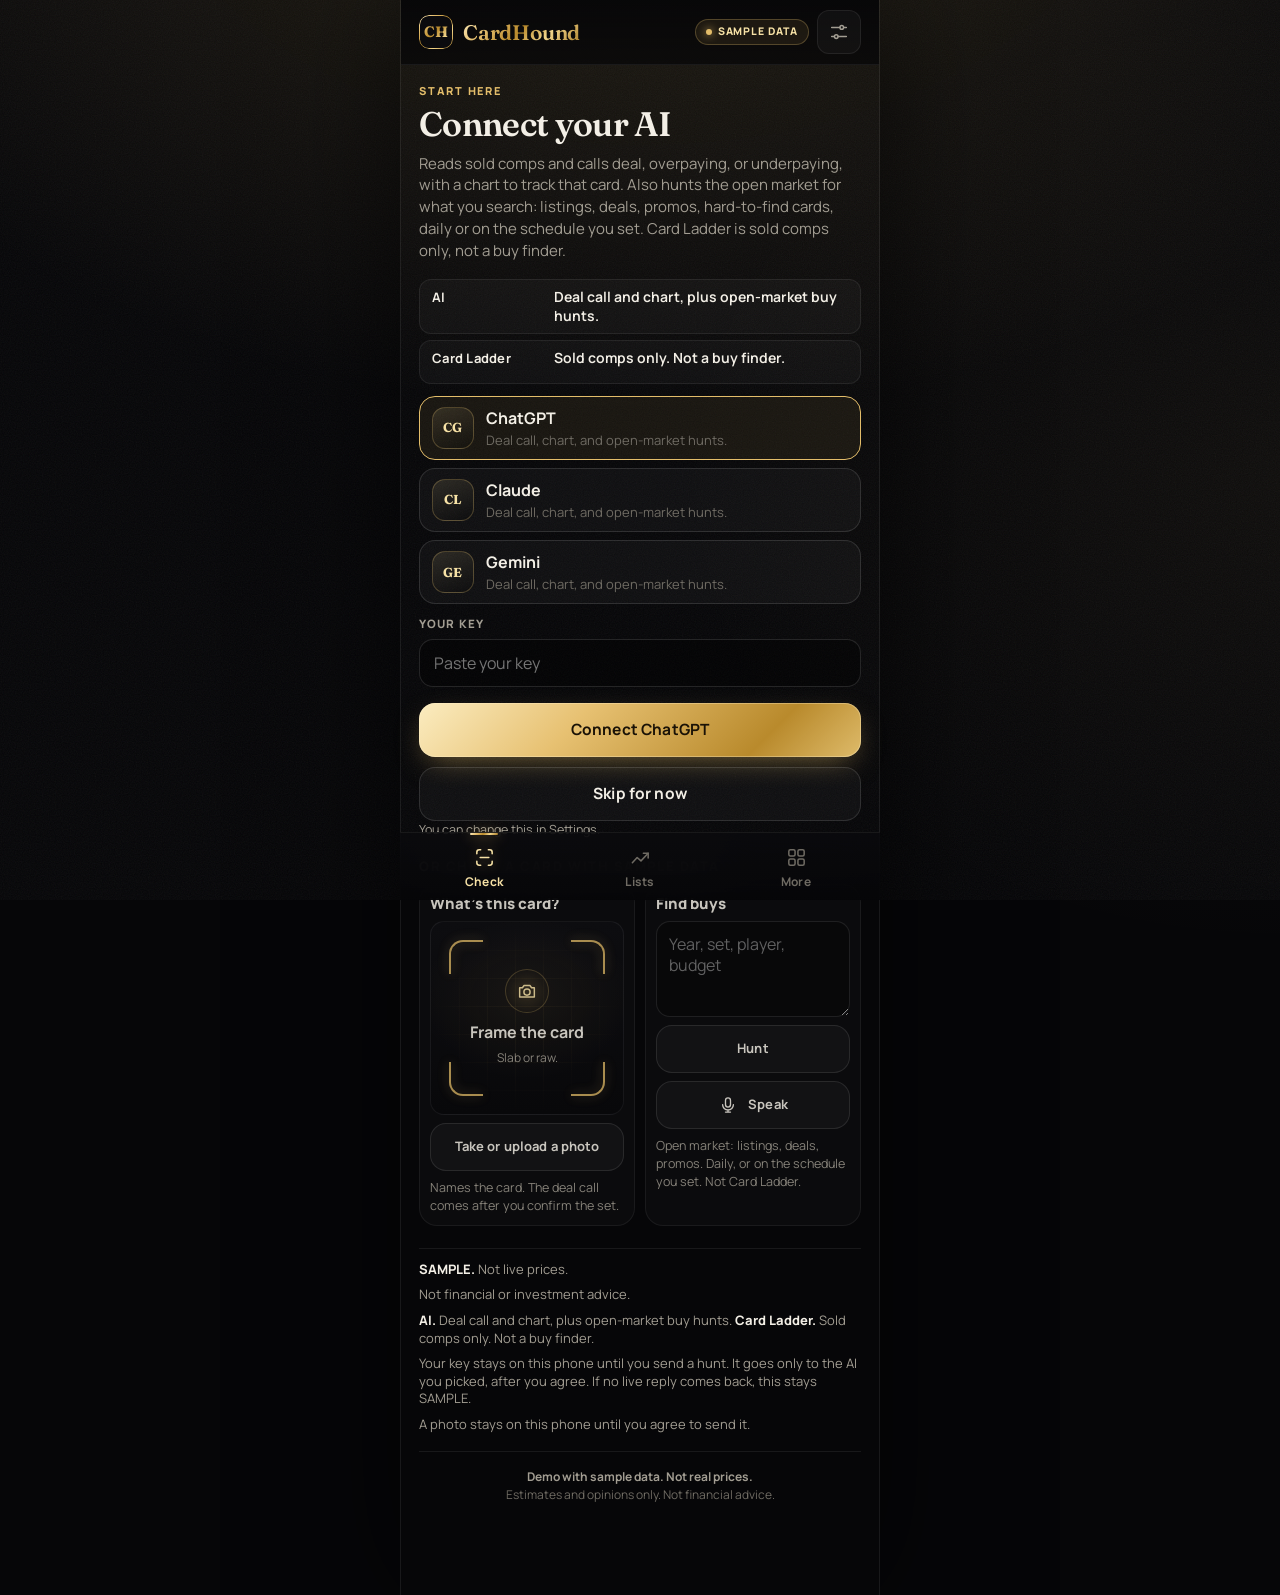
==== index.html @ 26032839 "Friends-beta: PR #2 UX (AI connect, end-only disclaimers, live hunt)" ====
<!doctype html>
<html lang="en">
<head>
<meta charset="utf-8">
<meta name="viewport" content="width=device-width, initial-scale=1, viewport-fit=cover">
<meta name="theme-color" content="#07070a">
<meta name="apple-mobile-web-app-capable" content="yes">
<meta name="apple-mobile-web-app-status-bar-style" content="black-translucent">
<title>CardHound · Check a card</title>
<meta name="description" content="CardHound demo: photograph a card, see comps, trends and a BUY / SELL / HOLD / GRADE call. Demo with sample data. Not real prices.">
<meta property="og:title" content="CardHound">
<meta property="og:description" content="Snap a card. Get the call. Demo with sample data. Not real prices.">
<link rel="icon" href="data:image/svg+xml,%3Csvg xmlns='http://www.w3.org/2000/svg' viewBox='0 0 64 64'%3E%3Cdefs%3E%3ClinearGradient id='g' x1='0' y1='0' x2='1' y2='1'%3E%3Cstop offset='0' stop-color='%23f7e3a1'/%3E%3Cstop offset='.5' stop-color='%23c9972b'/%3E%3Cstop offset='1' stop-color='%23f0d27a'/%3E%3C/linearGradient%3E%3C/defs%3E%3Crect width='64' height='64' rx='16' fill='%2307070a'/%3E%3Crect x='3' y='3' width='58' height='58' rx='13' fill='none' stroke='url(%23g)' stroke-width='2'/%3E%3Ctext x='32' y='43' font-family='Georgia,serif' font-size='30' font-weight='700' text-anchor='middle' fill='url(%23g)'%3ECH%3C/text%3E%3C/svg%3E">
<link rel="preconnect" href="https://fonts.googleapis.com">
<link rel="preconnect" href="https://fonts.gstatic.com" crossorigin>
<link href="https://fonts.googleapis.com/css2?family=Fraunces:opsz,wght@9..144,500;9..144,600;9..144,700&family=Manrope:wght@400;500;600;700;800&display=swap" rel="stylesheet">
<link rel="stylesheet" href="css/app.css">
<script src="js/video-v2.js"></script>
</head>
<body>
<div id="app" class="app">
  <header class="topbar" id="topbar">
    <a class="brand" href="#/scan" aria-label="CardHound home">
      <span class="mono" aria-hidden="true">CH</span>
      <span class="wordmark">CardHound</span>
    </a>
    <div class="topbar-right">
      <span class="badge-sample" title="Every number in this demo is invented sample data"><i></i>Sample data</span>
      <button class="icon-btn" id="btn-settings" aria-label="Settings"></button>
    </div>
  </header>
  <main id="view" class="view" tabindex="-1"></main>
  <nav class="tabbar" id="tabbar" aria-label="Main"></nav>
</div>
<div id="sheet-root"></div>
<div id="legal-root"></div>
<div id="toast" class="toast" role="status" aria-live="polite"></div>
<div id="boom-root" aria-live="assertive"></div>
<script src="data/sample.js"></script>
<script src="js/config.js"></script>
<script src="js/connections.config.js"></script>
<script src="js/data/adapter.js"></script>
<script src="js/data/local-ledger.js"></script>
<script src="js/data/local-alerts.js"></script>
<script src="js/data/local-hunts.js"></script>
<script src="js/data/sample-adapter.js"></script>
<script src="js/data/cardladder-user-adapter.js"></script>
<script src="js/data/file-import-adapter.js"></script>
<script src="js/data/licensed-feed-adapter.js"></script>
<script src="js/icons.js"></script>
<script src="js/ledger.js"></script>
<script src="js/boom.js"></script>
<script src="js/setguard.js"></script>
<script src="js/crisis.js"></script>
<script src="js/daily.js"></script>
<script src="js/ai-connect.js"></script>
<script src="js/voice-parse.js"></script>
<script src="js/voice.js"></script>
<script src="js/app.js"></script>
</body>
</html>
---- css/app.css ----
/* CardHound demo: premium black and gold. Mobile-first (390px). */
:root{
  --bg:#060608; --bg2:#0c0c10; --panel:#111116; --panel2:#16161c;
  --glass:rgba(255,255,255,.035); --glass2:rgba(255,255,255,.06);
  --line:rgba(255,255,255,.075); --line2:rgba(255,255,255,.12);
  --gold-line:rgba(226,190,110,.28);
  --text:#f3efe6; --muted:#a29d92; --dim:#6f6b63;
  --gold:#e3bd6a; --gold2:#f7e2a6; --gold3:#a8781f;
  --g-gold:linear-gradient(135deg,#fbecc0 0%,#e7c172 22%,#b98a2c 48%,#f1d48a 70%,#a87a24 100%);
  --g-gold-soft:linear-gradient(135deg,rgba(247,226,166,.18),rgba(185,138,44,.08));
  --up:#6fd6a6; --down:#f08a82; --warn:#e9b96a;
  --r-lg:22px; --r-md:16px; --r-sm:12px;
  --display:"Fraunces",ui-serif,Georgia,serif;
  --sans:"Manrope",ui-sans-serif,system-ui,-apple-system,"Segoe UI",Roboto,sans-serif;
  --tab-h:68px; --safe-b:env(safe-area-inset-bottom,0px);
  --ease:cubic-bezier(.2,.8,.2,1);
}
*{box-sizing:border-box;-webkit-tap-highlight-color:transparent}
html,body{margin:0;background:var(--bg);color:var(--text);font-family:var(--sans);font-size:15px;line-height:1.45;-webkit-font-smoothing:antialiased;text-rendering:optimizeLegibility}
body{min-height:100vh;overflow-x:hidden;
  background:
   radial-gradient(120% 60% at 50% -10%,rgba(227,189,106,.13),transparent 60%),
   radial-gradient(80% 50% at 100% 30%,rgba(227,189,106,.04),transparent 60%),
   var(--bg);}
body::before{content:"";position:fixed;inset:0;pointer-events:none;opacity:.06;z-index:0;
  background-image:url("data:image/svg+xml,%3Csvg xmlns='http://www.w3.org/2000/svg' width='160' height='160'%3E%3Cfilter id='n'%3E%3CfeTurbulence type='fractalNoise' baseFrequency='.85' numOctaves='2' stitchTiles='stitch'/%3E%3C/filter%3E%3Crect width='100%25' height='100%25' filter='url(%23n)'/%3E%3C/svg%3E");}
button,input,select,textarea{font:inherit;color:inherit}
button{cursor:pointer;border:0;background:none;padding:0}
a{color:inherit;text-decoration:none}
.ic{width:22px;height:22px;flex:none;display:block}
.num{font-variant-numeric:tabular-nums;font-feature-settings:"tnum" 1}
.app{position:relative;z-index:1;max-width:480px;margin:0 auto;min-height:100vh;padding-bottom:calc(var(--tab-h) + var(--safe-b) + 8px)}
@media (min-width:520px){.app{border-left:1px solid var(--line);border-right:1px solid var(--line);box-shadow:0 0 120px rgba(0,0,0,.6)}}

/* top bar */
.topbar{position:sticky;top:0;z-index:20;display:flex;align-items:center;justify-content:space-between;gap:10px;
  padding:calc(10px + env(safe-area-inset-top,0px)) 18px 10px;background:linear-gradient(180deg,rgba(6,6,8,.92),rgba(6,6,8,.72));
  backdrop-filter:blur(18px) saturate(140%);-webkit-backdrop-filter:blur(18px) saturate(140%);border-bottom:1px solid var(--line)}
.brand{display:flex;align-items:center;gap:10px;min-width:0}
.mono{width:34px;height:34px;border-radius:10px;display:grid;place-items:center;font-family:var(--display);font-weight:700;font-size:15px;letter-spacing:.02em;
  background:#0b0b0e;position:relative;color:transparent;background-clip:padding-box}
.mono::before{content:"";position:absolute;inset:0;border-radius:10px;padding:1.2px;background:var(--g-gold);
  -webkit-mask:linear-gradient(#000 0 0) content-box,linear-gradient(#000 0 0);-webkit-mask-composite:xor;mask-composite:exclude}
.mono::after{content:"CH";position:absolute;inset:0;display:grid;place-items:center;background:var(--g-gold);-webkit-background-clip:text;background-clip:text;color:transparent}
.wordmark{font-family:var(--display);font-weight:600;font-size:21px;letter-spacing:-.01em;background:var(--g-gold);-webkit-background-clip:text;background-clip:text;color:transparent;white-space:nowrap}
.topbar-right{display:flex;align-items:center;gap:8px}
.badge-sample{display:inline-flex;align-items:center;gap:6px;height:26px;padding:0 10px;border-radius:99px;font-size:10.5px;font-weight:800;letter-spacing:.09em;text-transform:uppercase;
  color:var(--gold2);background:rgba(227,189,106,.09);border:1px solid var(--gold-line);white-space:nowrap}
.badge-sample i{width:6px;height:6px;border-radius:50%;background:var(--gold);box-shadow:0 0 8px var(--gold)}
.icon-btn{width:36px;height:36px;border-radius:12px;display:grid;place-items:center;color:var(--muted);border:1px solid var(--line);background:var(--glass)}
.icon-btn:hover{color:var(--gold2)}

/* view */
.view{padding:18px 18px 8px;outline:none;animation:viewIn .45s var(--ease) both}
@keyframes viewIn{from{opacity:0;transform:translateY(8px)}to{opacity:1;transform:none}}
.eyebrow{font-size:11px;font-weight:800;letter-spacing:.16em;text-transform:uppercase;color:var(--gold)}
.h1{font-family:var(--display);font-weight:600;font-size:34px;line-height:1.05;letter-spacing:-.02em;margin:8px 0 10px}
.h1 em{font-style:italic;background:var(--g-gold);-webkit-background-clip:text;background-clip:text;color:transparent;padding-right:2px}
.h2{font-family:var(--display);font-weight:600;font-size:22px;letter-spacing:-.01em;margin:0}
.h3{font-size:13px;font-weight:800;letter-spacing:.12em;text-transform:uppercase;color:var(--muted);margin:0}
.lead{color:var(--muted);margin:0 0 18px;font-size:15px}
.muted{color:var(--muted)} .dim{color:var(--dim)} .small{font-size:12.5px}
.row{display:flex;align-items:center;gap:10px} .between{justify-content:space-between} .wrap{flex-wrap:wrap}
.stack>*+*{margin-top:12px}
.sec{margin-top:26px}
.sec-head{display:flex;align-items:baseline;justify-content:space-between;gap:10px;margin-bottom:12px}
.sec-num{font-family:var(--display);color:var(--gold);font-size:13px;margin-right:8px}

/* glass card */
.card{position:relative;background:linear-gradient(180deg,rgba(255,255,255,.045),rgba(255,255,255,.018));border:1px solid var(--line);border-radius:var(--r-lg);padding:16px;
  box-shadow:0 1px 0 rgba(255,255,255,.04) inset,0 20px 40px -24px rgba(0,0,0,.8)}
.card.gold{border-color:var(--gold-line);background:linear-gradient(180deg,rgba(227,189,106,.08),rgba(227,189,106,.015))}
.card.tight{padding:12px 14px}

/* buttons */
.btn{display:inline-flex;align-items:center;justify-content:center;gap:10px;height:54px;padding:0 22px;border-radius:16px;font-weight:700;font-size:15.5px;letter-spacing:.01em;width:100%;
  transition:transform .15s var(--ease),box-shadow .25s var(--ease),filter .2s}
.btn:active{transform:scale(.98)}
.btn-gold{color:#1a1206;background:var(--g-gold);background-size:160% 160%;box-shadow:0 10px 30px -10px rgba(227,189,106,.55),0 0 0 1px rgba(255,240,200,.35) inset;animation:sheen 6s ease-in-out infinite}
@keyframes sheen{0%,100%{background-position:0% 50%}50%{background-position:100% 50%}}
.btn-gold:hover{filter:brightness(1.05)}
.btn-ghost{color:var(--text);background:var(--glass);border:1px solid var(--line2)}
.btn-ghost:hover{border-color:var(--gold-line)}
.btn-sm{height:38px;padding:0 14px;border-radius:12px;font-size:13.5px;width:auto}
.btn-xs{height:32px;padding:0 12px;border-radius:10px;font-size:12.5px;width:auto;gap:6px}
.btn .ic{width:20px;height:20px}
.btn[disabled]{opacity:.45;cursor:not-allowed;animation:none}
.link-btn{color:var(--gold2);font-weight:700;font-size:13.5px;display:inline-flex;align-items:center;gap:4px}
.link-btn .ic{width:16px;height:16px}

/* chips, pills */
.chip{display:inline-flex;align-items:center;gap:6px;height:26px;padding:0 10px;border-radius:99px;font-size:11.5px;font-weight:700;border:1px solid var(--line2);color:var(--muted);background:var(--glass);white-space:nowrap}
.chip.gold{color:var(--gold2);border-color:var(--gold-line);background:rgba(227,189,106,.08)}
.chip.ok{color:#bfeed6;border-color:rgba(111,214,166,.3);background:rgba(111,214,166,.07)}
.chip.thin{color:#f3d6a0;border-color:rgba(233,185,106,.35);background:rgba(233,185,106,.08);height:20px;font-size:10px;letter-spacing:.08em;padding:0 7px}
.chip.demo{height:20px;font-size:10px;letter-spacing:.08em;padding:0 7px}
.chip .ic{width:14px;height:14px}
.pill-up{color:var(--up)} .pill-down{color:var(--down)}

/* segmented + scopes */
.seg{display:flex;padding:4px;border-radius:14px;background:rgba(255,255,255,.04);border:1px solid var(--line);gap:4px}
.seg button{flex:1;height:36px;border-radius:10px;font-size:13.5px;font-weight:700;color:var(--muted);transition:all .25s var(--ease)}
.seg button.on{color:#1a1206;background:var(--g-gold);box-shadow:0 6px 18px -8px rgba(227,189,106,.6)}
.scopes{display:flex;gap:8px;overflow-x:auto;padding:12px 0 2px;scrollbar-width:none;margin:0 -18px;padding-left:18px;padding-right:18px}
.scopes::-webkit-scrollbar{display:none}
.scopes button{flex:none;height:32px;padding:0 13px;border-radius:99px;font-size:12.5px;font-weight:700;color:var(--muted);border:1px solid var(--line2);background:var(--glass);white-space:nowrap;transition:all .2s}
.scopes button.on{color:var(--gold2);border-color:var(--gold);background:rgba(227,189,106,.1)}
.subtabs{display:flex;gap:22px;border-bottom:1px solid var(--line);margin:0 0 14px}
.subtabs button{position:relative;height:42px;font-weight:700;font-size:15px;color:var(--dim);transition:color .2s}
.subtabs button.on{color:var(--text)}
.subtabs button.on::after{content:"";position:absolute;left:0;right:0;bottom:-1px;height:2px;border-radius:2px;background:var(--g-gold);box-shadow:0 0 12px rgba(227,189,106,.6)}

/* tab bar */
.tabbar{position:fixed;left:50%;transform:translateX(-50%);bottom:0;z-index:30;width:100%;max-width:480px;height:calc(var(--tab-h) + var(--safe-b));padding:0 6px var(--safe-b);
  display:flex;background:linear-gradient(180deg,rgba(10,10,13,.82),rgba(6,6,8,.96));backdrop-filter:blur(22px) saturate(150%);-webkit-backdrop-filter:blur(22px) saturate(150%);border-top:1px solid var(--line)}
.tabbar a{flex:1;display:flex;flex-direction:column;align-items:center;justify-content:center;gap:4px;font-size:10.5px;font-weight:700;letter-spacing:.03em;color:var(--dim);position:relative;transition:color .2s}
.tabbar a .ic{width:23px;height:23px}
.tabbar a.on{color:var(--gold2)}
.tabbar a.on::before{content:"";position:absolute;top:0;width:28px;height:2px;border-radius:2px;background:var(--g-gold);box-shadow:0 0 14px rgba(227,189,106,.9)}
.tabbar a.on .ic{filter:drop-shadow(0 0 6px rgba(227,189,106,.45))}

/* footer */
.foot{margin:18px 0 8px;padding-top:16px;border-top:1px solid var(--line);text-align:center;font-size:12px;color:var(--dim)}
.flow-end{margin:22px 0 0;padding-top:12px;border-top:1px solid var(--line)}
.flow-end p{margin:0 0 8px;font-size:13px;line-height:1.35;color:var(--muted)}
.flow-end b{color:var(--text);font-weight:750}
.micro-note{margin:6px 0 0;font-size:12px;line-height:1.3;font-weight:650;color:var(--dim)}
.live-reply{margin-top:12px}
.legal-bg{position:fixed;inset:0;z-index:80;background:rgba(0,0,0,.72);display:flex;align-items:flex-end;justify-content:center}
.legal-card{width:100%;max-width:480px;max-height:92vh;overflow:auto;padding:22px 18px calc(18px + env(safe-area-inset-bottom));background:#121218;border:1px solid var(--line);border-radius:22px 22px 0 0}
.legal-card h2{font-family:var(--display);font-size:28px;font-weight:600;margin:0 0 12px}
.legal-card p{margin:0 0 10px;font-size:15px;line-height:1.35;color:var(--muted)}
.foot b{color:var(--muted);font-weight:700}

/* SCAN */
.scan-frame{position:relative;aspect-ratio:5/6;border-radius:26px;overflow:hidden;border:1px solid var(--line);
  background:radial-gradient(80% 60% at 50% 40%,rgba(227,189,106,.08),transparent 70%),linear-gradient(180deg,#0f0f13,#09090c);display:grid;place-items:center}
.scan-frame .corners{position:absolute;inset:18px;pointer-events:none}
.corners i{position:absolute;width:34px;height:34px;border-color:var(--gold);border-style:solid;opacity:.9;filter:drop-shadow(0 0 6px rgba(227,189,106,.5))}
.corners i:nth-child(1){top:0;left:0;border-width:2px 0 0 2px;border-top-left-radius:14px}
.corners i:nth-child(2){top:0;right:0;border-width:2px 2px 0 0;border-top-right-radius:14px}
.corners i:nth-child(3){bottom:0;left:0;border-width:0 0 2px 2px;border-bottom-left-radius:14px}
.corners i:nth-child(4){bottom:0;right:0;border-width:0 2px 2px 0;border-bottom-right-radius:14px}
.scan-empty{text-align:center;padding:30px;color:var(--muted)}
.scan-empty .ring{width:84px;height:84px;margin:0 auto 16px;border-radius:50%;display:grid;place-items:center;color:var(--gold2);
  background:radial-gradient(circle,rgba(227,189,106,.16),rgba(227,189,106,.02) 70%);border:1px solid var(--gold-line);animation:breathe 3.2s ease-in-out infinite}
.scan-empty .ring .ic{width:34px;height:34px}
@keyframes breathe{0%,100%{box-shadow:0 0 0 0 rgba(227,189,106,.18)}50%{box-shadow:0 0 0 14px rgba(227,189,106,0)}}
.scan-empty b{display:block;color:var(--text);font-size:16px;margin-bottom:4px}
.scan-frame img.photo,.scan-frame .art{position:absolute;inset:0;width:100%;height:100%;object-fit:cover}
.scan-frame .art{display:grid;place-items:center;padding:34px}
.scan-frame .art svg{height:100%;width:auto;max-width:100%;filter:drop-shadow(0 24px 40px rgba(0,0,0,.7))}
.sweep{position:absolute;left:0;right:0;height:120px;top:-120px;background:linear-gradient(180deg,transparent,rgba(227,189,106,.0) 30%,rgba(247,226,166,.28) 92%,rgba(255,240,200,.9) 100%);
  animation:sweep 2.2s cubic-bezier(.45,0,.55,1) infinite;mix-blend-mode:screen}
.sweep::after{content:"";position:absolute;left:0;right:0;bottom:0;height:2px;background:var(--gold2);box-shadow:0 0 18px 3px rgba(247,226,166,.8)}
@keyframes sweep{0%{top:-120px}100%{top:100%}}
.grid-ov{position:absolute;inset:0;background-image:linear-gradient(rgba(227,189,106,.07) 1px,transparent 1px),linear-gradient(90deg,rgba(227,189,106,.07) 1px,transparent 1px);background-size:28px 28px;mask-image:radial-gradient(circle at 50% 50%,#000,transparent 75%)}
.cta-stack{display:grid;gap:10px;margin-top:16px}
.file-input{position:absolute;width:1px;height:1px;opacity:0;pointer-events:none}
.note{display:flex;gap:10px;align-items:flex-start;font-size:12.5px;color:var(--muted);padding:12px 14px;border-radius:14px;background:rgba(255,255,255,.025);border:1px solid var(--line)}
.note .ic{width:18px;height:18px;color:var(--gold);margin-top:1px}
.steps4{display:grid;grid-template-columns:repeat(4,1fr);gap:8px;margin-top:4px}
.steps4 div{padding:12px 6px;border-radius:14px;background:var(--glass);border:1px solid var(--line);text-align:center;font-size:11.5px;font-weight:700;color:var(--muted)}
.steps4 .ic{margin:0 auto 6px;color:var(--gold2);width:22px;height:22px}
.connect-card{display:flex;align-items:center;gap:14px}
.connect-card .seal{width:46px;height:46px;border-radius:14px;display:grid;place-items:center;color:var(--gold2);background:var(--g-gold-soft);border:1px solid var(--gold-line);flex:none}
.connect-card .seal.on{color:#1a1206;background:var(--g-gold);box-shadow:0 0 22px rgba(227,189,106,.45)}
.connect-card .t{flex:1;min-width:0}
.connect-card .t b{display:block;font-size:15px}
.connect-card .t span{font-size:12.5px;color:var(--muted)}

/* ANALYZE */
.an-wrap{display:grid;gap:18px}
.an-photo{position:relative;width:100%;aspect-ratio:1/1;border-radius:26px;overflow:hidden;border:1px solid var(--gold-line);background:#09090c;box-shadow:0 0 60px -20px rgba(227,189,106,.35)}
.an-photo img,.an-photo .art{position:absolute;inset:0;width:100%;height:100%;object-fit:cover}
.an-photo .art{display:grid;place-items:center;padding:30px}
.an-photo .art svg{height:100%;width:auto}
.an-photo .shade{position:absolute;inset:0;background:radial-gradient(circle at 50% 50%,transparent 30%,rgba(0,0,0,.55))}
.ring-wrap{position:absolute;right:14px;bottom:14px;width:82px;height:82px;border-radius:50%;background:rgba(6,6,8,.72);backdrop-filter:blur(10px);-webkit-backdrop-filter:blur(10px);display:grid;place-items:center;border:1px solid var(--line2)}
.ring-wrap svg{position:absolute;inset:5px;width:72px;height:72px;transform:rotate(-90deg)}
.ring-wrap .pct{font-family:var(--display);font-weight:600;font-size:20px;color:var(--gold2)}
.an-title{font-family:var(--display);font-size:26px;font-weight:600;letter-spacing:-.01em;margin:0}
.an-title .dots::after{content:"";animation:dots 1.4s steps(4) infinite}
@keyframes dots{0%{content:""}25%{content:"."}50%{content:".."}75%{content:"..."}}
.an-steps{list-style:none;margin:0;padding:0;display:grid;gap:8px}
.an-steps li{display:flex;align-items:center;gap:12px;padding:12px 14px;border-radius:14px;border:1px solid var(--line);background:var(--glass);color:var(--dim);transition:all .4s var(--ease)}
.an-steps li .dot{width:26px;height:26px;border-radius:50%;display:grid;place-items:center;border:1.5px solid var(--line2);flex:none;transition:all .35s var(--ease)}
.an-steps li .dot .ic{width:15px;height:15px;opacity:0;transform:scale(.4);transition:all .35s var(--ease)}
.an-steps li .lbl{font-weight:700;font-size:14.5px}
.an-steps li .sub{display:block;font-size:12px;font-weight:500;color:var(--dim)}
.an-steps li.active{color:var(--text);border-color:var(--gold-line);background:rgba(227,189,106,.06)}
.an-steps li.active .dot{border-color:var(--gold);border-top-color:transparent;animation:spin .8s linear infinite}
.an-steps li.done{color:var(--text)}
.an-steps li.done .dot{background:var(--g-gold);border-color:transparent;color:#1a1206;box-shadow:0 0 14px rgba(227,189,106,.45)}
.an-steps li.done .dot .ic{opacity:1;transform:none}
@keyframes spin{to{transform:rotate(360deg)}}

/* MATCH */
.cand{display:flex;gap:12px;align-items:center;padding:14px;border-radius:18px;border:1px solid var(--line);background:var(--glass);width:100%;text-align:left;transition:all .2s var(--ease)}
.cand+.cand{margin-top:10px}
.cand.on{border-color:var(--gold);background:rgba(227,189,106,.07);box-shadow:0 0 0 3px rgba(227,189,106,.08)}
.cand .rad{width:22px;height:22px;border-radius:50%;border:1.5px solid var(--line2);flex:none;display:grid;place-items:center}
.cand.on .rad{border-color:var(--gold)} .cand.on .rad::after{content:"";width:11px;height:11px;border-radius:50%;background:var(--g-gold)}
.cand .ct{flex:1;min-width:0}
.cand .ct b{display:block;font-size:14.5px;line-height:1.3}
.cand .ct span{font-size:12.5px;color:var(--muted)}
.score{text-align:right;flex:none}
.score b{font-family:var(--display);font-size:20px;color:var(--gold2);display:block;line-height:1}
.score span{font-size:10px;color:var(--dim);letter-spacing:.06em;text-transform:uppercase}
.bar{height:4px;border-radius:4px;background:rgba(255,255,255,.07);overflow:hidden;margin-top:8px}
.bar i{display:block;height:100%;background:var(--g-gold);border-radius:4px}
.field{display:grid;gap:6px;margin-top:12px}
.field label{font-size:11.5px;font-weight:800;letter-spacing:.1em;text-transform:uppercase;color:var(--muted)}
.input{height:48px;border-radius:14px;padding:0 14px;background:rgba(0,0,0,.35);border:1px solid var(--line2);outline:none;transition:border-color .2s;width:100%}
.input:focus{border-color:var(--gold)}
.grid2{display:grid;grid-template-columns:1fr 1fr;gap:10px}

/* REPORT */
.hero{padding:18px;border-radius:26px;position:relative;overflow:hidden;border:1px solid var(--gold-line);
  background:radial-gradient(90% 80% at 100% 0%,rgba(227,189,106,.16),transparent 60%),linear-gradient(180deg,#121217,#0b0b0e)}
.hero-top{display:flex;gap:14px}
.hero-art{width:92px;flex:none}
.hero-art svg{width:100%;height:auto;display:block;filter:drop-shadow(0 12px 22px rgba(0,0,0,.6))}
.hero h1{font-family:var(--display);font-weight:600;font-size:23px;line-height:1.12;margin:6px 0 6px;letter-spacing:-.01em}
.hero .meta{font-size:12.5px;color:var(--muted)}
.kpis{display:grid;grid-template-columns:repeat(3,1fr);gap:8px;margin-top:16px}
.kpi{padding:10px 10px;border-radius:14px;background:rgba(0,0,0,.3);border:1px solid var(--line)}
.kpi span{display:block;font-size:10.5px;font-weight:800;letter-spacing:.1em;text-transform:uppercase;color:var(--dim)}
.kpi b{font-family:var(--display);font-size:19px;font-weight:600;display:block;margin-top:2px}
.kpi small{font-size:11px;color:var(--muted)}
.tbl{width:100%;border-collapse:collapse;font-size:13px}
.tbl th{font-size:10.5px;font-weight:800;letter-spacing:.09em;text-transform:uppercase;color:var(--dim);text-align:right;padding:0 6px 8px;white-space:nowrap}
.tbl th:first-child,.tbl td:first-child{text-align:left;padding-left:0}
.tbl td{padding:10px 6px;border-top:1px solid var(--line);text-align:right;white-space:nowrap}
.tbl td:last-child,.tbl th:last-child{padding-right:0}
.tbl td b{font-weight:800}
.tbl .gname{font-weight:800}
.tbl tr.hi td{background:linear-gradient(90deg,rgba(227,189,106,.07),transparent)}
.kv{display:grid;grid-template-columns:auto 1fr;gap:9px 14px;font-size:13.5px}
.kv dt{color:var(--dim);font-weight:600} .kv dd{margin:0;text-align:right;font-weight:600}
.chart-wrap{position:relative}
.chart-wrap svg{width:100%;height:auto;display:block}
.chart-legend{display:flex;justify-content:space-between;align-items:center;margin-top:8px;font-size:12px;color:var(--muted)}
.callbox{margin-top:26px;padding:24px 20px;border-radius:28px;text-align:center;position:relative;overflow:hidden;border:1px solid rgba(247,226,166,.45);
  background:radial-gradient(100% 90% at 50% 0%,rgba(227,189,106,.28),transparent 60%),linear-gradient(180deg,#17140c,#0b0a08);box-shadow:0 30px 80px -30px rgba(227,189,106,.45),0 0 0 1px rgba(0,0,0,.4) inset}
.callbox::before{content:"";position:absolute;inset:-40%;background:conic-gradient(from 0deg,transparent 0 70%,rgba(247,226,166,.14) 80%,transparent 90%);animation:rot 9s linear infinite}
@keyframes rot{to{transform:rotate(360deg)}}
.callbox>*{position:relative}
.callword{font-family:var(--display);font-weight:700;font-size:76px;line-height:.95;letter-spacing:.02em;margin:10px 0 6px;background:var(--g-gold);-webkit-background-clip:text;background-clip:text;color:transparent;filter:drop-shadow(0 6px 24px rgba(227,189,106,.35))}
.because{font-size:15.5px;line-height:1.45;color:var(--text);max-width:320px;margin:8px auto 0}
.because b{color:var(--gold2)}
.risk{display:flex;gap:10px;align-items:flex-start;font-size:13.5px;color:#d8d3c8}
.risk+.risk{margin-top:10px}
.risk i{width:6px;height:6px;border-radius:50%;background:var(--warn);margin-top:8px;flex:none;box-shadow:0 0 8px rgba(233,185,106,.6)}
.opt{display:flex;gap:12px;align-items:flex-start}
.opt+.opt{margin-top:12px;padding-top:12px;border-top:1px solid var(--line)}
.opt .n{font-family:var(--display);font-size:18px;color:var(--gold);width:18px;flex:none}
.opt b{display:block;font-size:14.5px}
.opt p{margin:2px 0 0;font-size:12.5px;color:var(--muted)}
.opt .v{margin-left:auto;text-align:right;flex:none;font-weight:800;font-size:14.5px}
.tag-est{font-size:10px;font-weight:800;letter-spacing:.08em;color:var(--warn);border:1px solid rgba(233,185,106,.35);border-radius:6px;padding:1px 5px;margin-left:6px;vertical-align:1px}
.oddsbar{display:flex;height:10px;border-radius:6px;overflow:hidden;margin:10px 0 6px;gap:2px}
.oddsbar i{display:block;height:100%}
.legend{display:flex;flex-wrap:wrap;gap:6px 14px;font-size:11.5px;color:var(--muted)}
.legend span{display:inline-flex;align-items:center;gap:6px}
.legend i{width:8px;height:8px;border-radius:2px;display:inline-block}
.gate{display:flex;align-items:center;gap:12px;margin-top:12px;padding:12px 14px;border-radius:14px;border:1px dashed var(--gold-line);background:rgba(227,189,106,.04);font-size:12.5px;color:var(--muted);width:100%;text-align:left}
.gate .ic{color:var(--gold);width:18px;height:18px}
.gate b{color:var(--gold2)}
.gate .grow{flex:1}

/* LIST ROWS */
.lrow{display:grid;grid-template-columns:28px 1fr auto;gap:10px;align-items:center;padding:12px 0;border-top:1px solid var(--line)}
.lrow:first-child{border-top:0}
.lrow .rk{font-family:var(--display);font-size:16px;color:var(--dim);text-align:center}
.lrow .nm{min-width:0}
.lrow .nm b{display:block;font-size:13.5px;line-height:1.3;font-weight:700;overflow:hidden;text-overflow:ellipsis;display:-webkit-box;-webkit-line-clamp:2;-webkit-box-orient:vertical}
.lrow .nm span{font-size:11.5px;color:var(--dim);display:flex;gap:6px;align-items:center;margin-top:3px;flex-wrap:wrap}
.lrow .rt{display:flex;align-items:center;gap:10px}
.lrow .sp{width:56px;height:24px}
.lrow .pct{font-weight:800;font-size:14px;min-width:58px;text-align:right}
.lrow.thin{opacity:.78}
.group-h{display:flex;align-items:center;justify-content:space-between;margin:22px 0 4px}
.group-h:first-child{margin-top:4px}
.callpill{display:inline-flex;align-items:center;height:28px;padding:0 12px;border-radius:9px;font-family:var(--display);font-weight:700;font-size:15px;letter-spacing:.06em}
.cp-BUY{color:#1a1206;background:var(--g-gold)}
.cp-HOLD{color:var(--text);background:rgba(255,255,255,.08);border:1px solid var(--line2)}
.cp-SELL{color:#ffd9d4;background:rgba(240,138,130,.14);border:1px solid rgba(240,138,130,.35)}
.prow{padding:12px 0;border-top:1px solid var(--line)}
.prow:first-of-type{border-top:0}
.prow b{font-size:13.5px;display:block;line-height:1.3}
.prow p{margin:3px 0 6px;font-size:12.5px;color:var(--muted)}
.prow .tg{display:flex;gap:12px;font-size:11.5px;color:var(--dim);flex-wrap:wrap}
.prow .tg em{font-style:normal;color:var(--text);font-weight:700}
.empty{padding:26px 10px;text-align:center;color:var(--dim);font-size:13px}

/* deals */
.deal{padding:14px;border-radius:18px;border:1px solid var(--line);background:var(--glass)}
.deal+.deal{margin-top:10px}
.deal .top{display:flex;justify-content:space-between;gap:10px}
.deal .top b{font-size:13.5px;line-height:1.3}
.deal .vs{display:flex;align-items:flex-end;justify-content:space-between;margin-top:10px;gap:10px}
.deal .price{font-family:var(--display);font-size:22px;font-weight:600}
.deal .price small{font-family:var(--sans);font-size:11.5px;color:var(--dim);font-weight:600;margin-left:6px}
.under{font-weight:800;font-size:13px;padding:4px 8px;border-radius:8px}
.under.good{color:#c9f2dd;background:rgba(111,214,166,.12)} .under.bad{color:#ffd9d4;background:rgba(240,138,130,.12)}
.deal .acts{display:flex;gap:8px;margin-top:12px}
.deal .acts .btn{flex:1}

/* tools */
.tool{display:flex;align-items:center;gap:14px;padding:14px;border-radius:18px;border:1px solid var(--line);background:var(--glass);width:100%;text-align:left}
.tool+.tool{margin-top:10px}
.tool .tic{width:42px;height:42px;border-radius:13px;display:grid;place-items:center;color:var(--gold2);background:var(--g-gold-soft);border:1px solid var(--gold-line);flex:none}
.tool .tt{flex:1;min-width:0}
.tool .tt b{display:block;font-size:14.5px}
.tool .tt span{font-size:12.5px;color:var(--muted)}
.tool>.ic{color:var(--dim);width:18px}
.srcmono{width:42px;height:42px;border-radius:13px;display:grid;place-items:center;font-family:var(--display);font-weight:700;font-size:13px;letter-spacing:.02em;color:var(--gold2);border:1px solid var(--gold-line);background:linear-gradient(160deg,rgba(247,226,166,.12),rgba(0,0,0,.2));flex:none}
.srcmono.on{color:#1a1206;background:var(--g-gold);border-color:transparent}
.status{font-size:11px;font-weight:800;letter-spacing:.04em;white-space:nowrap}
.st-off{color:var(--dim)} .st-on{color:var(--gold2)} .st-soon{color:var(--muted)}

/* sheet */
.sheet-bg{position:fixed;inset:0;z-index:50;background:rgba(0,0,0,.6);backdrop-filter:blur(4px);-webkit-backdrop-filter:blur(4px);animation:fade .25s both}
@keyframes fade{from{opacity:0}}
.sheet{position:fixed;left:50%;bottom:0;z-index:51;width:100%;max-width:480px;max-height:90vh;overflow:auto;transform:translateX(-50%);
  border-radius:28px 28px 0 0;border:1px solid var(--line2);border-bottom:0;background:linear-gradient(180deg,#141419,#0b0b0e);padding:10px 20px calc(24px + var(--safe-b));
  animation:sheetIn .38s var(--ease) both;box-shadow:0 -30px 80px rgba(0,0,0,.6)}
@keyframes sheetIn{from{transform:translate(-50%,40px);opacity:0}}
.sheet .grab{width:42px;height:5px;border-radius:5px;background:rgba(255,255,255,.18);margin:0 auto 14px}
.sheet .x{position:absolute;right:14px;top:14px}
.sheet h2{font-family:var(--display);font-size:24px;font-weight:600;margin:4px 0 6px;letter-spacing:-.01em;padding-right:40px}
.vsteps{list-style:none;padding:0;margin:16px 0;display:grid;gap:12px}
.vsteps li{display:flex;gap:12px;align-items:flex-start}
.vsteps .sn{width:28px;height:28px;border-radius:50%;display:grid;place-items:center;font-family:var(--display);font-weight:700;color:var(--gold2);border:1px solid var(--gold-line);flex:none;font-size:13px}
.vsteps b{display:block;font-size:14.5px}
.vsteps span{font-size:12.5px;color:var(--muted)}
.vsteps .soon{margin-top:8px}
.bullets{display:grid;gap:8px;margin:14px 0}
.bullets div{display:flex;gap:10px;font-size:13px;color:#d8d3c8}
.bullets .ic{color:var(--gold);width:18px;height:18px}
.bigcheck{width:92px;height:92px;margin:10px auto 14px;border-radius:50%;display:grid;place-items:center;color:#1a1206;background:var(--g-gold);box-shadow:0 0 0 10px rgba(227,189,106,.08),0 0 50px rgba(227,189,106,.5);animation:pop .5s var(--ease) both}
.bigcheck .ic{width:46px;height:46px;stroke-width:2.2}
@keyframes pop{from{transform:scale(.5);opacity:0}}
.countdown{font-family:var(--display);font-size:30px;font-weight:600;color:var(--gold2)}
.toast{position:fixed;left:50%;bottom:calc(var(--tab-h) + var(--safe-b) + 14px);transform:translate(-50%,20px);z-index:60;max-width:440px;width:calc(100% - 36px);padding:12px 16px;border-radius:14px;
  background:rgba(20,20,25,.96);border:1px solid var(--gold-line);font-size:13px;color:var(--text);opacity:0;pointer-events:none;transition:all .3s var(--ease);box-shadow:0 20px 50px rgba(0,0,0,.6)}
.toast.on{opacity:1;transform:translate(-50%,0)}
:focus-visible{outline:2px solid var(--gold);outline-offset:2px}
@media (prefers-reduced-motion:reduce){*,*::before,*::after{animation-duration:.01ms!important;animation-iteration-count:1!important;transition-duration:.01ms!important}}
.ic.mini{width:14px;height:14px}
.seg.seg-sm{padding:3px;border-radius:12px;max-width:220px}
.seg.seg-sm button{height:30px;font-size:12.5px;border-radius:9px}
.seg.seg-sm button.on{background:rgba(227,189,106,.14);color:var(--gold2);box-shadow:inset 0 0 0 1px var(--gold-line)}
.deal .acts.acts-wrap{flex-wrap:wrap}
.deal .acts.acts-wrap [data-ebay]{flex-basis:100%}
.btn-ghost[disabled]{opacity:.6}

/* sample card art (generic render) */
.card-img{width:100%;height:auto;display:block;filter:drop-shadow(0 12px 22px rgba(0,0,0,.6))}
.an-photo img.studio{object-fit:cover}

/* LEDGER */
.tabbar a{font-size:10px;letter-spacing:.02em;min-width:0}
.ebay-hero{padding:16px}
.ebay-hero.on{display:flex;gap:12px;align-items:center}
.ebay-hero .t b{display:block;font-size:15.5px;line-height:1.25}
.ebay-hero .t span{display:block;font-size:12.5px;color:var(--muted);margin-top:4px}
.ebay-hero .srcmono{flex:none}
.ebay-hero .seal{width:42px;height:42px;border-radius:50%;flex:none;display:grid;place-items:center;color:#1a1206;background:var(--g-gold)}
.lacts{display:grid;grid-template-columns:repeat(3,1fr);gap:8px;margin-top:12px}
.lacts button{display:flex;flex-direction:column;align-items:center;justify-content:center;gap:7px;height:78px;border-radius:16px;border:1px solid var(--line2);background:var(--glass);font-size:12.5px;font-weight:700;color:var(--text);transition:border-color .2s}
.lacts button .ic{color:var(--gold2);width:22px;height:22px}
.lacts button:hover{border-color:var(--gold-line)}
.lt{border:1px solid var(--line);border-radius:18px;overflow:hidden;background:linear-gradient(180deg,rgba(255,255,255,.035),rgba(255,255,255,.012))}
.lt-head,.lt-row{display:grid;grid-template-columns:minmax(0,1fr) 66px 58px 62px;gap:8px;align-items:center;padding:0 12px}
.lt-head{height:34px;font-size:10px;font-weight:800;letter-spacing:.12em;text-transform:uppercase;color:var(--dim);border-bottom:1px solid var(--line);background:rgba(0,0,0,.25)}
.lt-head .r,.lt-row .r{text-align:right;justify-self:end}
.lt-item+.lt-item{border-top:1px solid var(--line)}
.lt-row{width:100%;text-align:left;padding-top:12px;padding-bottom:12px}
.lt-item.open{background:rgba(227,189,106,.04)}
.lt-row .c{min-width:0}
.lt-row .c b{display:-webkit-box;-webkit-line-clamp:2;-webkit-box-orient:vertical;overflow:hidden;font-size:13px;line-height:1.3}
.lt-row .c>span{display:flex;flex-wrap:wrap;gap:5px;align-items:center;font-size:11px;color:var(--dim);margin-top:4px}
.lt-row .c .chip.demo{height:17px;font-size:9px;padding:0 5px}
.lt-row .f{min-width:0;font-size:12px;line-height:1.25}
.lt-row .f b{display:block;font-weight:700;overflow:hidden;text-overflow:ellipsis;white-space:nowrap}
.lt-row .f span{display:block;font-size:10.5px;color:var(--dim);overflow:hidden;text-overflow:ellipsis;white-space:nowrap}
.lt-row .num{font-weight:700;font-size:13px}
.lt-det{padding:2px 14px 16px}
.lt-det .kv dd{word-break:break-word}
.lt-det .seg.seg-sm button{font-size:12px}
.lst{display:inline-flex;align-items:center;height:22px;padding:0 8px;border-radius:99px;font-size:10.5px;font-weight:800;letter-spacing:.03em;border:1px solid}
.lst-bought{color:var(--gold2);border-color:var(--gold-line);background:rgba(227,189,106,.08)}
.lst-graded{color:#c9d6ff;border-color:rgba(160,182,255,.32);background:rgba(160,182,255,.08)}
.lst-listed{color:#f3d6a0;border-color:rgba(233,185,106,.35);background:rgba(233,185,106,.06)}
.lst-sold{color:#bfeed6;border-color:rgba(111,214,166,.32);background:rgba(111,214,166,.08)}
.chip.demo.ok{color:#bfeed6}
.grid3{display:grid;grid-template-columns:repeat(3,minmax(0,1fr));gap:8px}
select.input{appearance:none;-webkit-appearance:none;padding-right:34px;background:rgba(0,0,0,.35) url("data:image/svg+xml,%3Csvg xmlns='http://www.w3.org/2000/svg' viewBox='0 0 24 24' fill='none' stroke='%23e3bd6a' stroke-width='1.8' stroke-linecap='round'%3E%3Cpath d='M7 10l5 5 5-5'/%3E%3C/svg%3E") no-repeat right 10px center/18px;text-overflow:ellipsis}
select.input option{background:#111116;color:var(--text)}
.input[type=date]{color-scheme:dark;min-width:0}
.pf-hero .callword{margin-top:6px}
.pf-grid{display:grid;grid-template-columns:1fr 1fr;gap:8px;margin-top:12px}
.pf-grid .kpi b{font-size:21px}
.lg{display:inline-block;width:16px;height:0;border-top:2.4px solid var(--gold)}
.lg-c{border-top:1.5px dashed var(--muted)}
.rc-frame{position:relative;margin-top:14px;height:200px;border-radius:18px;border:1px dashed var(--gold-line);background:rgba(0,0,0,.25);display:grid;place-items:center;overflow:hidden}
.rc-frame img{position:absolute;inset:0;width:100%;height:100%;object-fit:cover}
.rc-frame .scan-empty{padding:16px}
.rc-frame .scan-empty .ring{width:60px;height:60px;margin-bottom:10px}
.sg{font-style:normal}
.kpi b .sg{font-family:var(--display)}

/* BOOM! New High Comp alert (broadcast-style) */
#boom-root{position:fixed;inset:0;z-index:70;pointer-events:none}
#boom-root:empty{display:none}
.bm-dim{position:absolute;inset:0;background:radial-gradient(120% 70% at 50% 18%,rgba(0,0,0,.35),rgba(0,0,0,.72));-webkit-backdrop-filter:blur(3px);backdrop-filter:blur(3px);opacity:0;transition:opacity .35s ease;pointer-events:auto}
#boom-root.on .bm-dim{opacity:1}
.bm{position:absolute;left:50%;top:calc(80px + env(safe-area-inset-top,0px));width:min(calc(100% - 24px),456px);transform:translateX(-50%);pointer-events:auto;filter:drop-shadow(0 30px 60px rgba(0,0,0,.75));animation:bmImpact .42s ease-out .3s}
@keyframes bmImpact{0%{transform:translateX(-50%)}30%{transform:translateX(-50%) translateY(4px) scale(1.015)}100%{transform:translateX(-50%)}}
.bm-band{position:relative;height:178px;overflow:hidden;border-radius:20px 20px 0 0;background:#0a0907;clip-path:inset(0 100% 0 0);animation:bmWipe .44s cubic-bezier(.75,0,.2,1) .04s forwards}
@keyframes bmWipe{to{clip-path:inset(0 0 0 0)}}
.bm-band::after{content:"";position:absolute;inset:0;border-radius:inherit;padding:1.5px 1.5px 0;background:var(--g-gold);-webkit-mask:linear-gradient(#000 0 0) content-box,linear-gradient(#000 0 0);-webkit-mask-composite:xor;mask-composite:exclude;z-index:5;pointer-events:none}
.bm-bg{position:absolute;inset:0;background:radial-gradient(70% 95% at 50% 58%,rgba(227,189,106,.32),transparent 70%),repeating-linear-gradient(115deg,rgba(255,255,255,.035) 0 2px,transparent 2px 14px),linear-gradient(180deg,#19140c,#090806)}
.bm-burst{position:absolute;left:50%;top:58%;width:540px;height:540px;margin:-270px 0 0 -270px;opacity:0;transform:scale(.3) rotate(-24deg);mix-blend-mode:screen;animation:bmBurst .95s cubic-bezier(.2,.9,.2,1) .28s forwards,bmSpin 28s linear 1.23s infinite}
@keyframes bmBurst{0%{opacity:0;transform:scale(.3) rotate(-24deg)}35%{opacity:1}100%{opacity:.5;transform:scale(1) rotate(0)}}
@keyframes bmSpin{from{opacity:.5;transform:scale(1) rotate(0)}to{opacity:.5;transform:scale(1) rotate(360deg)}}
.bm-ring{position:absolute;left:50%;top:58%;width:120px;height:120px;margin:-60px 0 0 -60px;border-radius:50%;border:2px solid rgba(247,226,166,.95);opacity:0;animation:bmRing .95s cubic-bezier(.1,.7,.3,1) .32s forwards}
.bm-ring.r2{border-width:1px;animation-delay:.48s}
@keyframes bmRing{0%{opacity:.95;transform:scale(.2)}100%{opacity:0;transform:scale(4.4)}}
.bm-flash{position:absolute;inset:0;background:radial-gradient(50% 62% at 50% 58%,rgba(255,246,216,.9),transparent 70%);opacity:0;animation:bmFlash .55s ease-out .3s}
@keyframes bmFlash{0%{opacity:0}22%{opacity:1}100%{opacity:0}}
.bm-sparks i{position:absolute;left:50%;top:58%;width:3px;height:3px;margin:-1.5px;border-radius:50%;background:#fff3cf;box-shadow:0 0 8px 2px rgba(241,212,138,.85);opacity:0;animation:bmSpark var(--t) cubic-bezier(.1,.8,.3,1) .34s forwards}
@keyframes bmSpark{0%{opacity:1;transform:rotate(var(--a)) translateX(12px)}100%{opacity:0;transform:rotate(var(--a)) translateX(var(--d))}}
.bm-top{position:absolute;left:14px;right:14px;top:14px;display:flex;justify-content:space-between;align-items:center;gap:8px;z-index:3;opacity:0;animation:bmUp .4s ease-out .46s forwards}
@keyframes bmUp{from{opacity:0;transform:translateY(6px)}to{opacity:1;transform:none}}
.bm-kick{font-size:10.5px;font-weight:800;letter-spacing:.22em;color:#1a1206;background:var(--g-gold);padding:6px 16px 6px 10px;clip-path:polygon(0 0,100% 0,calc(100% - 9px) 100%,0 100%);white-space:nowrap}
.bm-tier{font-size:10px;font-weight:800;letter-spacing:.15em;padding:5px 10px;border-radius:99px;border:1px solid var(--gold-line);color:var(--gold2);background:rgba(0,0,0,.6);white-space:nowrap}
.bm-tier.ath{color:#1a1206;background:linear-gradient(135deg,#fff3cf,#e7c172 50%,#b98a2c);border-color:transparent;box-shadow:0 0 18px rgba(227,189,106,.5)}
.bm-tier.sm{font-size:9.5px;padding:4px 9px;letter-spacing:.13em}
.bm-word{position:absolute;left:0;right:0;top:52%;margin:0;transform:translateY(-40%);text-align:center;z-index:3;font-family:var(--display);font-style:italic;font-weight:700;font-size:86px;line-height:1;letter-spacing:-.005em;animation:bmThump .38s ease-out .64s}
@keyframes bmThump{0%{transform:translateY(-40%) scale(1)}35%{transform:translateY(-40%) scale(1.07)}100%{transform:translateY(-40%) scale(1)}}
.bm-word span{display:inline-block;padding:0 .02em;background:linear-gradient(180deg,#fffaf0 0%,#f7e2a6 36%,#c9972b 60%,#fbecc0 100%);-webkit-background-clip:text;background-clip:text;color:transparent;filter:drop-shadow(0 4px 0 rgba(58,38,6,.95)) drop-shadow(0 0 24px rgba(227,189,106,.55));opacity:0;transform:translateY(30px) scale(1.8);animation:bmLetter .52s cubic-bezier(.2,1.45,.3,1) calc(.3s + var(--i) * .055s) forwards}
@keyframes bmLetter{0%{opacity:0;transform:translateY(30px) scale(1.8)}55%{opacity:1}100%{opacity:1;transform:none}}
.bm-shine{position:absolute;top:0;bottom:0;width:36%;left:-40%;background:linear-gradient(100deg,transparent,rgba(255,250,235,.26),transparent);transform:skewX(-18deg);z-index:4;pointer-events:none;animation:bmShine 4.6s ease-in-out 1.05s infinite}
@keyframes bmShine{0%{left:-40%}24%{left:125%}100%{left:125%}}
.bm-sample{position:absolute;left:0;right:0;bottom:11px;text-align:center;font-size:9px;font-weight:800;letter-spacing:.24em;color:rgba(247,226,166,.62);z-index:3;opacity:0;animation:bmUp .4s ease-out .8s forwards}
.bm-panel{position:relative;background:linear-gradient(180deg,#131218,#0b0b0e);border:1px solid var(--gold-line);border-top:0;border-radius:0 0 20px 20px;padding:15px 16px 16px;opacity:0;transform:translateY(-10px);animation:bmPanel .45s cubic-bezier(.2,.8,.2,1) .52s forwards;overflow:hidden}
@keyframes bmPanel{to{opacity:1;transform:none}}
.bm-panel::before{content:"";position:absolute;left:0;right:0;top:0;height:2px;background:var(--g-gold);box-shadow:0 0 16px rgba(227,189,106,.8)}
.bm-card b{display:block;font-size:15px;line-height:1.3}
.bm-card span{display:block;font-size:12px;color:var(--muted);margin-top:3px}
.bm-stats{display:grid;grid-template-columns:auto 26px minmax(0,1fr) auto;align-items:end;gap:10px;margin-top:12px;padding:12px;border-radius:14px;background:rgba(0,0,0,.38);border:1px solid var(--line)}
.bm-s span{display:block;font-size:9.5px;font-weight:800;letter-spacing:.14em;text-transform:uppercase;color:var(--dim)}
.bm-s b{display:block;font-family:var(--display);font-size:20px;font-weight:600;color:var(--muted);line-height:1.2;margin-top:2px}
.bm-s.new b{font-size:28px;color:transparent;background:var(--g-gold);-webkit-background-clip:text;background-clip:text;white-space:nowrap}
.bm-s small{display:block;font-size:10.5px;color:var(--dim);white-space:nowrap}
.bm-arrow{color:var(--gold);padding-bottom:18px}
.bm-arrow svg{width:26px;display:block}
.bm-jump{align-self:center;font-weight:800;font-size:14px;color:#0b1a12;background:linear-gradient(135deg,#d2f7e5,#6fd6a6);padding:7px 10px;border-radius:10px;opacity:0;transform:scale(.6);animation:bmPop .42s cubic-bezier(.2,1.5,.3,1) 1.55s forwards;box-shadow:0 0 18px rgba(111,214,166,.35)}
@keyframes bmPop{to{opacity:1;transform:none}}
.bm-acts{display:grid;grid-template-columns:1fr 1fr;gap:8px;margin-top:12px}
.bm-acts .btn{width:100%}
.bm-foot{display:flex;gap:8px;align-items:center;margin-top:11px;font-size:11px;color:var(--dim)}
.bm-foot .ic{width:14px;height:14px;color:var(--gold)}
.bm-timer{position:absolute;left:0;right:0;bottom:0;height:2px;background:rgba(255,255,255,.05)}
.bm-timer i{display:block;height:100%;background:var(--g-gold);transform-origin:left;animation:bmTimer 13.2s linear .8s forwards}
@keyframes bmTimer{from{transform:scaleX(1)}to{transform:scaleX(0)}}
.bm-x{position:absolute;top:-13px;right:-5px;width:32px;height:32px;border-radius:50%;background:#101014;border:1px solid var(--gold-line);color:var(--gold2);display:grid;place-items:center;z-index:6;opacity:0;animation:bmUp .3s ease-out .8s forwards}
.bm-x .ic{width:16px;height:16px}
#boom-root.off .bm{animation:bmOut .28s ease-in forwards}
#boom-root.off .bm-dim{opacity:0}
@keyframes bmOut{to{opacity:0;transform:translateX(-50%) translateY(-14px) scale(.98)}}
@media (prefers-reduced-motion:reduce){.bm,.bm *{animation-duration:.01s!important;animation-delay:0s!important;animation-iteration-count:1!important}}
.bm-ok{color:var(--up);display:grid}
.bm-ok .ic{width:16px;height:16px}

/* New Highs list */
.nh{padding:14px;border-radius:18px;border:1px solid var(--line);background:var(--glass)}
.nh+.nh{margin-top:10px}
.nh-top{display:flex;justify-content:space-between;align-items:center;gap:8px;margin-bottom:8px}
.nh-card{display:block;font-size:14px;line-height:1.3}
.nh-nums{display:grid;grid-template-columns:auto 26px auto 1fr;align-items:end;gap:10px;margin-top:10px}
.nh-nums span{display:block;font-size:9.5px;font-weight:800;letter-spacing:.12em;text-transform:uppercase;color:var(--dim)}
.nh-nums b{display:block;font-family:var(--display);font-size:19px;font-weight:600;color:var(--muted)}
.nh-nums b.gold{font-size:23px;background:var(--g-gold);-webkit-background-clip:text;background-clip:text;color:transparent}
.nh-ar{width:26px;color:var(--gold);margin-bottom:7px}
.nh-jump{justify-self:end;align-self:center;font-weight:800;font-size:13px;color:var(--up);background:rgba(111,214,166,.1);border:1px solid rgba(111,214,166,.3);padding:4px 9px;border-radius:9px}
.nh-sale{display:flex;gap:6px;align-items:center;margin-top:10px;font-size:11.5px;color:var(--dim)}
.nh-sale .ic{width:14px;height:14px;color:var(--gold)}
.nh .acts{display:flex;gap:8px;margin-top:12px}
.nh .acts .btn{flex:1;padding:0 8px}
.boom-promo .link-btn{display:inline-flex}
.subtabs{overflow-x:auto;scrollbar-width:none;white-space:nowrap}
.subtabs::-webkit-scrollbar{display:none}
.subtabs button{flex:none}
.subtabs.sub4{gap:13px}
.subtabs.sub4 button{font-size:13px}
.btn.nowrap{white-space:nowrap;padding:0 12px}
.nh .acts .btn{flex:1 1 auto;white-space:nowrap}

/* ---------- Voice / prompt assistant (#/ask) ---------- */
.vc-head{display:flex;align-items:flex-start;justify-content:space-between;gap:12px}
.vc-tts.on{color:#1a1206;background:var(--g-gold);border-color:transparent}
.vc-ex{display:flex;flex-wrap:wrap;gap:8px;margin:12px 0 4px}
.vc-ex .chip{height:auto;min-height:32px;padding:6px 12px;white-space:normal;text-align:left;font-size:12.5px;line-height:1.3;cursor:pointer}
.vc-thread{display:flex;flex-direction:column;gap:12px;margin-top:14px}
.vmsg{scroll-margin-top:72px;animation:fade .25s both}
.vmsg.user{align-self:flex-end;max-width:86%}
.vu{background:var(--g-gold-soft);border:1px solid var(--gold-line);color:var(--text);padding:10px 14px;border-radius:18px 18px 6px 18px;font-size:14.5px;font-weight:600;line-height:1.4;overflow-wrap:anywhere}
.vb{background:var(--panel);border:1px solid var(--line);border-radius:6px 18px 18px 18px;padding:12px 14px;font-size:14px;line-height:1.5;min-width:0}
.vb p{margin:8px 0}
.vb-h{display:flex;align-items:center;gap:8px;font-size:11px;font-weight:800;letter-spacing:.1em;text-transform:uppercase;color:var(--gold2)}
.vb-h .chip{margin-left:auto}
.vb-dot{width:8px;height:8px;border-radius:50%;background:var(--g-gold);box-shadow:0 0 10px rgba(227,189,106,.7)}
.pchips{display:flex;flex-wrap:wrap;gap:6px;margin:10px 0 6px}
.pchip{display:inline-flex;align-items:baseline;gap:5px;padding:5px 9px;border-radius:10px;border:1px solid var(--line2);background:var(--glass);font-size:12px;font-weight:700;color:var(--text);max-width:100%;overflow-wrap:anywhere}
.pchip i{font-style:normal;font-size:9.5px;letter-spacing:.08em;text-transform:uppercase;color:var(--dim);font-weight:800}
.pchip.q{border-color:var(--gold);background:rgba(227,189,106,.14);color:var(--gold2);box-shadow:0 0 0 3px rgba(227,189,106,.08)}
.pchips.sm .pchip{font-size:11px;padding:3px 7px}
.vq{margin-top:10px;padding:12px;border-radius:14px;border:1px solid var(--gold-line);background:rgba(227,189,106,.05)}
.vq-t{display:flex;gap:8px;align-items:center;font-weight:800;font-size:14.5px;color:var(--gold2)}
.vq-t .ic{width:18px;height:18px}
.vq-opts{display:flex;flex-wrap:wrap;gap:8px;margin-top:10px}
.vq-opts.col{flex-direction:column;align-items:stretch}
.vq-opts .btn{height:auto;min-height:36px;padding:8px 12px;white-space:normal;text-align:left;line-height:1.25}
.vsum{font-size:14px;margin:6px 0 2px}.vsum b{font-size:18px;color:var(--gold2)}
.vb .small .ic{width:13px;height:13px;vertical-align:-2px}
.vexp{display:flex;gap:8px;margin:8px 0;padding:9px 11px;border-radius:12px;background:rgba(233,185,106,.07);border:1px solid rgba(233,185,106,.25);font-size:12.5px;color:#f1dcae}
.vexp .ic{width:16px;height:16px;flex:none;margin-top:1px}
.hcard{margin-top:12px;padding:12px;border-radius:16px;border:1px solid var(--line2);background:var(--bg2)}
.hcard.best{border-color:var(--gold-line);box-shadow:0 0 0 1px rgba(227,189,106,.12) inset}
.hc-top{display:flex;justify-content:space-between;align-items:center;gap:8px}
.hc-ex{height:22px;font-size:10px;letter-spacing:.08em}
.hc-t{display:block;margin-top:8px;font-size:14.5px;line-height:1.3}
.hc-m{margin-top:3px}
.hc-mchips{display:flex;flex-wrap:wrap;gap:5px;margin-top:8px}
.hc-mchips span{display:inline-flex;align-items:center;gap:3px;font-size:10.5px;font-weight:700;color:#bfeed6;background:rgba(111,214,166,.06);border:1px solid rgba(111,214,166,.22);border-radius:8px;padding:2px 6px}
.hc-mchips span.warn{color:#f3d6a0;background:rgba(233,185,106,.07);border-color:rgba(233,185,106,.3)}
.hc-mchips .ic{width:11px;height:11px}
.hc-price{display:flex;justify-content:space-between;align-items:flex-end;margin-top:10px}
.hc-price .price{font-size:22px;font-weight:800}
.hc-comps{display:grid;grid-template-columns:repeat(4,1fr);gap:6px;margin-top:10px}
.hc-comps div{background:var(--glass);border:1px solid var(--line);border-radius:10px;padding:6px 4px;text-align:center}
.hc-comps i{display:block;font-style:normal;font-size:9.5px;letter-spacing:.06em;text-transform:uppercase;color:var(--dim);font-weight:800}
.hc-comps b{font-size:13px}
.hc-note{margin-top:6px;line-height:1.4}
.hc-math{margin-top:10px;border-top:1px solid var(--line);padding-top:8px}
.hc-math summary{cursor:pointer;font-weight:800;font-size:13px;color:var(--gold2);display:flex;align-items:center;gap:6px;list-style:none}
.hc-math summary::-webkit-details-marker{display:none}
.hc-math summary::after{content:"+";margin-left:auto;font-size:16px}
.hc-math[open] summary::after{content:"\2212"}
.hc-math summary .ic{width:16px;height:16px}
.hc-math .tbl{width:100%;margin-top:8px}
.hcard .acts{margin-top:10px}
.vrow{display:flex;justify-content:space-between;gap:10px;padding:8px 0;border-top:1px solid var(--line);font-size:13.5px}
.vrow:first-of-type{border-top:0}
.vrow span{min-width:0;overflow-wrap:anywhere}
.vcall{display:flex;justify-content:space-between;align-items:center;gap:10px;margin:10px 0;padding:10px 12px;border-radius:12px;background:var(--g-gold-soft);border:1px solid var(--gold-line)}
.vcall span{font-size:12px;color:var(--muted);font-weight:700}
.vcall b{font-family:var(--display);font-size:22px;color:var(--gold2)}
.vconf{padding:4px 0}
.vconf.off{opacity:.55}
.vc-tt{display:block;font-family:var(--display);font-size:22px;margin:4px 0 2px}
.vconf .vamt{font-size:22px;font-weight:800}
.vchk{gap:12px;align-items:flex-start;margin-top:12px;font-size:13.5px}
.vchk input{width:20px;height:20px;accent-color:#e3bd6a;flex:none;margin-top:1px}
.vb .kv{margin:8px 0}
.vc-spacer{height:96px}
.vc-composer{position:fixed;left:50%;transform:translateX(-50%);bottom:calc(var(--tab-h) + var(--safe-b));z-index:29;width:100%;max-width:480px;padding:8px 12px 10px;background:linear-gradient(180deg,rgba(6,6,8,0),rgba(6,6,8,.92) 30%,#060608)}
.vc-hint{min-height:0;font-size:12px;color:var(--gold2);text-align:center;font-weight:700}
.vc-hint:not(:empty){margin-bottom:6px}
.vc-bar{display:flex;align-items:center;gap:8px;padding:6px;border-radius:99px;background:var(--panel2);border:1px solid var(--gold-line);box-shadow:0 10px 30px -12px rgba(0,0,0,.8)}
.vc-in{flex:1;min-width:0;height:40px;border:0;outline:0;background:transparent;color:var(--text);font:600 15px var(--sans);padding:0 4px}
.vc-in::placeholder{color:var(--dim);font-weight:500}
.vc-send{width:40px;height:40px;border-radius:50%;border:1px solid var(--line2);background:var(--glass2);color:var(--gold2);display:grid;place-items:center;flex:none}
.vc-send .ic{width:19px;height:19px}
.vc-mic{width:44px;height:44px;border-radius:50%;border:0;flex:none;display:grid;place-items:center;color:#1a1206;background:var(--g-gold);box-shadow:0 8px 22px -8px rgba(227,189,106,.7),0 0 0 1px rgba(255,240,200,.35) inset;cursor:pointer;position:relative}
.vc-mic .ic{width:22px;height:22px;stroke-width:1.8}
.vc-mic.lg{width:54px;height:54px}.vc-mic.lg .ic{width:26px;height:26px}
.vc-mic[data-mic-mode="typed"]{background:var(--glass2);color:var(--gold2);box-shadow:0 0 0 1px var(--gold-line) inset}
.vc-mic.live::after{content:"";position:absolute;inset:-6px;border-radius:50%;border:2px solid var(--gold);animation:vpulse 1.2s ease-out infinite}
@keyframes vpulse{from{transform:scale(.9);opacity:1}to{transform:scale(1.35);opacity:0}}
.vc-fab{position:fixed;z-index:28;right:max(14px,calc(50% - 240px + 14px));bottom:calc(var(--tab-h) + var(--safe-b) + 14px);width:54px;height:54px;border-radius:50%;border:0;display:grid;place-items:center;color:#1a1206;background:var(--g-gold);box-shadow:0 14px 30px -10px rgba(227,189,106,.65),0 0 0 1px rgba(255,240,200,.4) inset,0 0 0 6px rgba(6,6,8,.6);cursor:pointer}
.vc-fab .ic{width:25px;height:25px;stroke-width:1.8}
.vc-home b{font-size:15.5px}
.vh-saved{margin-top:10px}.vh-saved .acts{margin-top:8px}
@media (prefers-reduced-motion:reduce){.vc-mic.live::after{animation:none}}
.vb .small .ic{display:inline-block;vertical-align:-2px}

/* Phone-first Check flow. Default gold stays; call colors are the read. Calm is ?flags=calm only. */
.cp-BUY{color:#062117;background:#3ecf8e;border:0}
.cp-SELL{color:#2a0c0e;background:#f07178;border:0}
.cp-HOLD{color:#2a1c08;background:#e0a85c;border:0}
.cp-GRADE{color:#071525;background:#7eb6ff;border:0}
.home-split{display:grid;grid-template-columns:1fr 1fr;gap:10px;align-items:stretch}
.ai-start{margin-bottom:8px}
.job-split{display:flex;flex-direction:column;gap:6px;margin:12px 0}
.job-row{display:flex;align-items:baseline;gap:10px;min-height:44px;padding:8px 12px;border-radius:12px;border:1px solid var(--line);background:rgba(255,255,255,.03)}
.job-row b{flex:none;min-width:8.6em;font-size:13px;letter-spacing:.02em}
.job-row span{color:var(--text);font-size:14px;font-weight:650;line-height:1.3}
.ai-picks{display:flex;flex-direction:column;gap:8px;margin:12px 0 4px}
.ai-pick{display:flex;align-items:center;gap:12px;width:100%;min-height:56px;padding:10px 12px;border-radius:16px;border:1px solid var(--line2);background:var(--glass);text-align:left}
.ai-pick .tt{display:flex;flex-direction:column;min-width:0;gap:2px}
.ai-pick .tt b{font-size:16px}
.ai-pick .tt span{color:var(--dim);font-size:13px;line-height:1.3}
.ai-pick.on{border-color:var(--gold);background:rgba(227,189,106,.08)}
.ai-banner{display:flex;align-items:center;justify-content:space-between;gap:10px;width:100%;min-height:56px;margin:0 0 14px;padding:12px 14px;border-radius:16px;border:1px solid var(--line2);background:var(--glass);text-align:left}
.ai-banner span{display:flex;flex-direction:column;min-width:0;gap:2px}
.ai-banner b{font-size:16px}
.ai-banner span span{color:var(--dim);font-size:13px;font-weight:600}
.ai-banner.on{border-color:var(--gold-line)}
.home-later{margin:18px 0 8px}
.home-split.is-secondary{opacity:.82}
.home-split.is-secondary .scan-frame{aspect-ratio:1/1}
.home-pane{display:flex;flex-direction:column;gap:8px;min-width:0;padding:10px;border:1px solid var(--line);border-radius:18px;background:rgba(255,255,255,.03)}
.home-pane h2{font-size:15px;line-height:1.2;margin:0;font-weight:800}
.home-pane .scan-frame{aspect-ratio:3/4;border-radius:14px;min-height:0}
.home-pane .scan-empty{padding:8px;font-size:12px}
.home-pane .scan-empty .ring{width:44px;height:44px;margin-bottom:8px}
.home-pane .scan-empty .ring .ic{width:22px;height:22px}
.home-pane .btn{min-height:48px;height:auto;padding:8px 8px;font-size:13px;line-height:1.2;white-space:normal;text-align:center}
.home-pane textarea{width:100%;min-height:96px;resize:vertical;padding:12px;line-height:1.35;font-size:16px}
.hunt-mic{align-self:flex-end}
.setrow{display:flex;flex-wrap:wrap;gap:6px;margin-top:6px}
.setchip{display:inline-flex;align-items:center;min-height:28px;padding:4px 8px;border-radius:8px;border:1px solid var(--line2);font-size:12px;font-weight:800;color:var(--text);background:rgba(255,255,255,.04)}
.callband{margin:12px 0;padding:16px;border-radius:20px;text-align:left}
.callband.BUY{background:#12382a}
.callband.SELL{background:#3a1a1c}
.callband.HOLD{background:#3a2c16}
.callband.GRADE{background:#16304f}
.callband .callword{margin:4px 0 6px;font-size:42px;line-height:.95;background:none;-webkit-background-clip:initial;background-clip:initial;color:#fff;filter:none}
.callband .because{margin:0;color:#f5f5f7;font-size:14.5px}
.stat4{display:grid;grid-template-columns:1fr 1fr;gap:8px;margin-top:12px}
.stat4 .median{grid-column:1 / -1}
.stat4 .kpi{min-height:64px}
.stat4 .median b{font-size:34px}
.sold-row{display:grid;grid-template-columns:44px 1fr auto;gap:10px;align-items:center;width:100%;min-height:56px;padding:8px 0;border-top:1px solid var(--line);text-align:left}
.sold-row .thumb{width:44px;height:44px;border-radius:10px;object-fit:cover;background:rgba(255,255,255,.04)}
.sold-row b{display:block;font-size:14px;line-height:1.25}
.sold-row .meta{display:block;color:var(--dim);font-size:12px;margin-top:2px}
.sold-row .px{font-size:16px;font-weight:800}
.unpriced{padding:12px 0 24px}
.unpriced h1{font-size:40px;letter-spacing:.04em}
.more-on-card{margin-top:18px;border:1px solid var(--line);border-radius:18px;padding:0 12px 12px;background:rgba(255,255,255,.02)}
.more-on-card summary{min-height:48px;display:flex;align-items:center;font-weight:800;font-size:16px;cursor:pointer}
.daily-toggle{min-height:48px}
.subtabs.scroll-tabs{gap:6px;overflow-x:auto;flex-wrap:nowrap;-webkit-overflow-scrolling:touch;scrollbar-width:none}
.subtabs.scroll-tabs::-webkit-scrollbar{display:none}
.subtabs.scroll-tabs button{flex:none;min-height:44px;padding:0 14px;font-size:15px}
.btn,.tabbar a,.seg button,.scopes button,.tool,.cand,.link-btn,.icon-btn{min-height:44px}
.icon-btn{width:44px;height:44px}
.tabbar a{font-size:12px;padding-top:4px}
.btn-sm,.btn-xs{min-height:44px;height:auto;white-space:normal;text-align:center;line-height:1.15}
.input,select.input{min-height:48px;font-size:16px}
.comp-hero{margin-top:4px}
.comp-photo-frame{width:100%;aspect-ratio:1;border-radius:18px;border:1px solid var(--line);background:radial-gradient(80% 70% at 50% 40%,rgba(227,189,106,.08),transparent 70%),#101014;display:grid;place-items:center;overflow:hidden;padding:12px}
.comp-hero .comp-photo{display:block;width:100%;height:100%;max-width:100%;object-fit:contain;object-position:center;background:transparent}
.comp-hero .comp-cap{display:flex;align-items:flex-end;justify-content:space-between;gap:12px;margin-top:10px}
.comp-hero .who{display:block;margin-top:6px;font-size:16px;line-height:1.25}
.comp-hero .px{font-size:34px;font-weight:800;line-height:1;flex:none}
.comp-hero .meta,.comp-older .meta{display:block;color:var(--dim);font-size:13px;margin-top:4px}
.comp-older-list{margin-top:8px}
.comp-older{display:grid;grid-template-columns:72px minmax(0,1fr) auto;gap:10px;align-items:center;min-height:88px;padding:8px 0;border-top:1px solid var(--line)}
.comp-older img{width:72px;height:72px;object-fit:contain;border-radius:12px;background:#101014;border:1px solid var(--line);padding:4px}
.comp-older b{display:block;font-size:14px;line-height:1.25;overflow-wrap:anywhere}
.comp-older .px{font-size:17px;font-weight:800}
.sold-row{grid-template-columns:44px minmax(0,1fr) auto}
.sold-row > span{min-width:0}
.sold-row b{overflow-wrap:anywhere}
.daily-row{grid-template-columns:minmax(0,1fr) auto;min-height:64px;align-items:center}
.daily-row .nm b{white-space:normal}
.daily-row .num{font-size:18px;font-weight:800;min-width:64px;text-align:right}
.daily-tailor{margin-top:14px}
.daily-tailor .h3{margin-top:14px}
.daily-tailor .h3:first-of-type{margin-top:0}
.daily-now{margin:8px 0 0;font-size:15px;font-weight:700;line-height:1.35}
.daily-focus{display:grid;grid-template-columns:1fr 1fr;gap:8px;margin-top:8px}
.daily-focus button{min-height:48px;border-radius:14px;border:1px solid var(--line2);background:var(--glass);font-size:16px;font-weight:800;color:var(--text)}
.daily-focus button.on{color:#1a1206;background:var(--g-gold);border-color:transparent}
.scopes.daily-cats{margin:0;padding:8px 0 2px}
.scopes.daily-cats button{min-height:44px;height:auto;padding:0 16px;font-size:15px}
.daily-toggle[aria-pressed="true"]{border-color:var(--gold-line)}
.mover-row{min-height:72px;padding:12px 0}
.mover-row .nm b{font-size:15px;white-space:normal}
.mover-row .rt{flex-direction:column;align-items:flex-end;gap:4px;min-width:72px}
.mover-row .pct{font-size:18px;min-width:64px;line-height:1.1}
.mover-row .sp{width:64px;height:20px}
#dir button{min-height:48px;font-size:16px}
.home-split,.home-pane,.view{max-width:100%}
.topbar .brand{min-width:0}
.topbar .wordmark{overflow:hidden;text-overflow:ellipsis}
@media (max-width:430px){
  .topbar{padding-left:12px;padding-right:10px;gap:6px}
  .wordmark{font-size:18px}
  .badge-sample{height:22px;font-size:9px;letter-spacing:.04em;padding:0 7px}
  .view{padding-left:14px;padding-right:14px}
}
.vc-in{height:44px;font-size:16px}
.vc-send{width:44px;height:44px}
.confirm-err{color:#f3d6a0;font-weight:700;margin:8px 0 0}
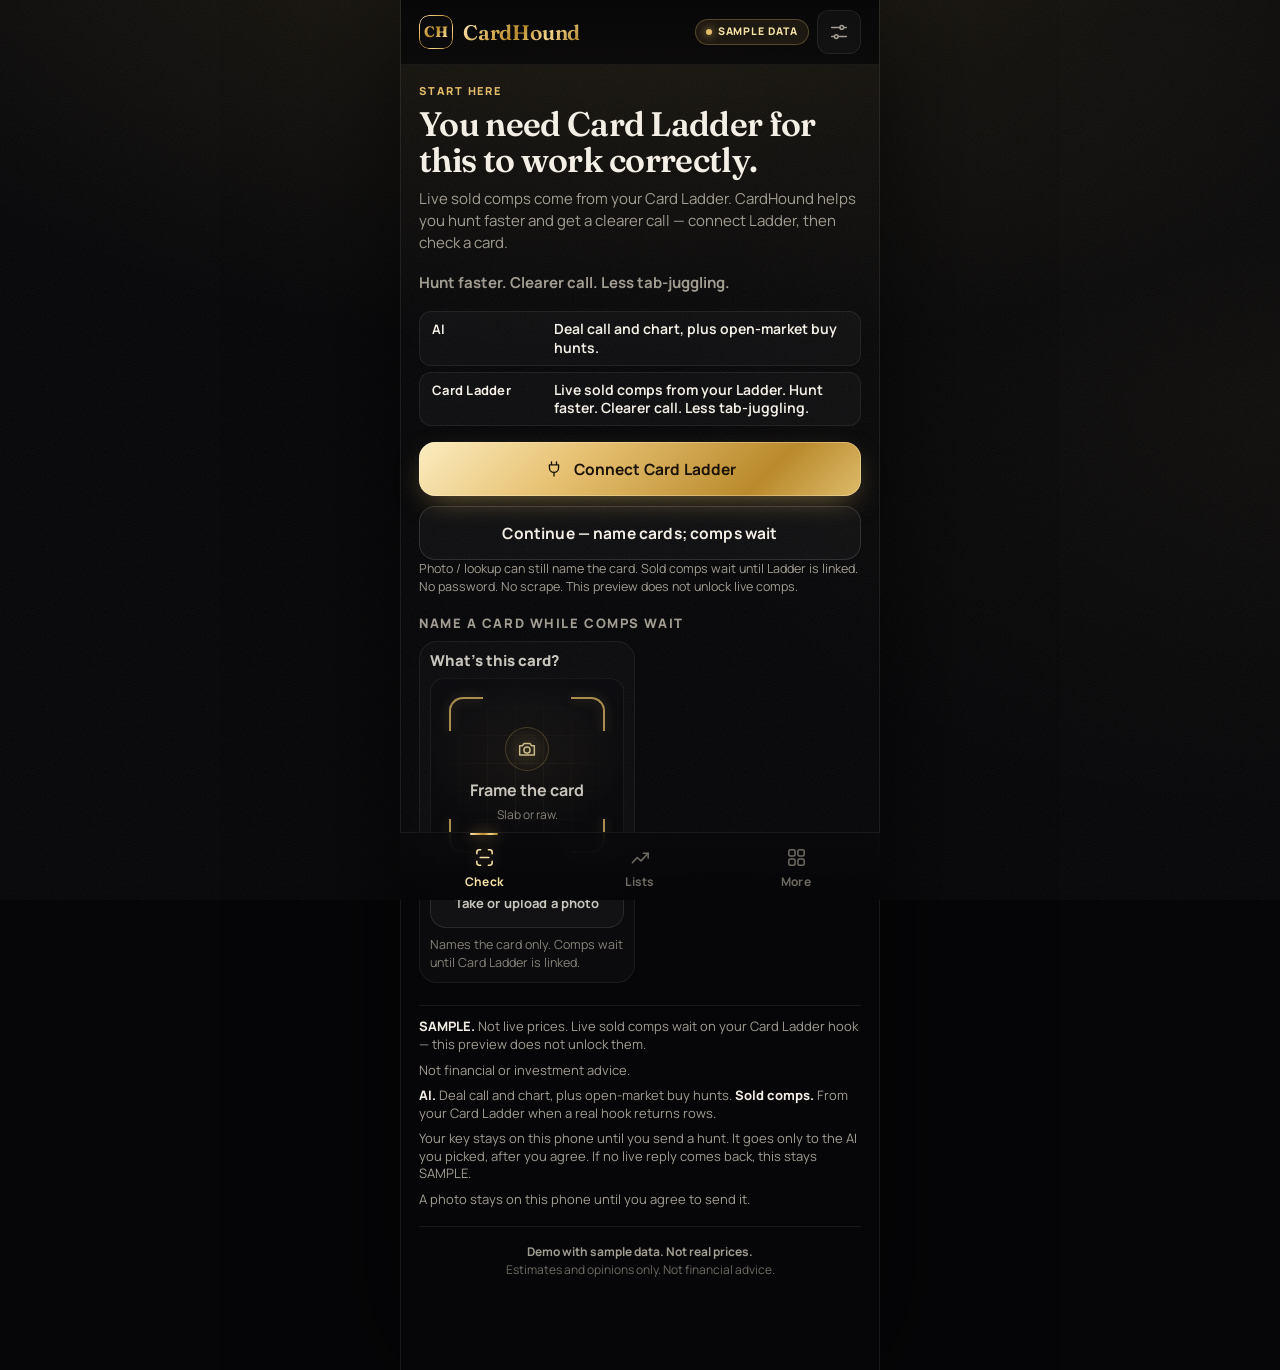
==== commit 4d4c0482: "Ship BYO Ladder stack: gate + connect + paste→live sale-by-sale Adds ladder-hook.js (parse/paste sol" ====
--- a/index.html
+++ b/index.html
@@ -51,6 +51,7 @@
 <script src="js/ledger.js"></script>
 <script src="js/boom.js"></script>
 <script src="js/setguard.js"></script>
+<script src="js/ladder-hook.js"></script>
 <script src="js/crisis.js"></script>
 <script src="js/daily.js"></script>
 <script src="js/ai-connect.js"></script>
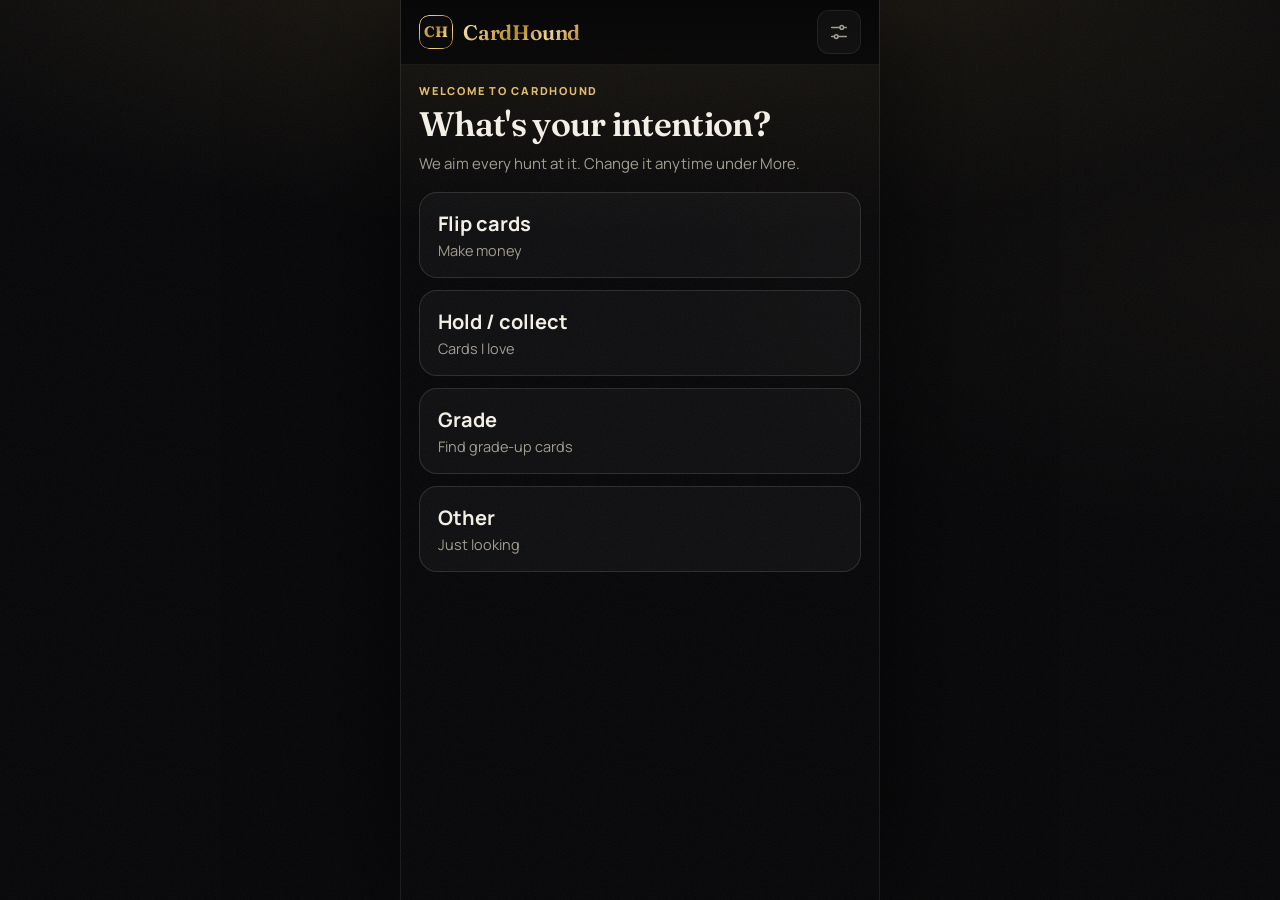
==== commit 4ccf3aaf: "Beta: hunt-first Home (BYO AI web search, real listings only, refine chips), intention + hunt-sites " ====
--- a/index.html
+++ b/index.html
@@ -6,10 +6,10 @@
 <meta name="theme-color" content="#07070a">
 <meta name="apple-mobile-web-app-capable" content="yes">
 <meta name="apple-mobile-web-app-status-bar-style" content="black-translucent">
-<title>CardHound · Check a card</title>
-<meta name="description" content="CardHound demo: photograph a card, see comps, trends and a BUY / SELL / HOLD / GRADE call. Demo with sample data. Not real prices.">
+<title>CardHound · Hunt cards</title>
+<meta name="description" content="CardHound: tell your AI what card you want. It hunts real listings, you refine, then confirm the exact card. Live sold comps come from your own Card Ladder.">
 <meta property="og:title" content="CardHound">
-<meta property="og:description" content="Snap a card. Get the call. Demo with sample data. Not real prices.">
+<meta property="og:description" content="Describe the card. Your AI hunts real listings.">
 <link rel="icon" href="data:image/svg+xml,%3Csvg xmlns='http://www.w3.org/2000/svg' viewBox='0 0 64 64'%3E%3Cdefs%3E%3ClinearGradient id='g' x1='0' y1='0' x2='1' y2='1'%3E%3Cstop offset='0' stop-color='%23f7e3a1'/%3E%3Cstop offset='.5' stop-color='%23c9972b'/%3E%3Cstop offset='1' stop-color='%23f0d27a'/%3E%3C/linearGradient%3E%3C/defs%3E%3Crect width='64' height='64' rx='16' fill='%2307070a'/%3E%3Crect x='3' y='3' width='58' height='58' rx='13' fill='none' stroke='url(%23g)' stroke-width='2'/%3E%3Ctext x='32' y='43' font-family='Georgia,serif' font-size='30' font-weight='700' text-anchor='middle' fill='url(%23g)'%3ECH%3C/text%3E%3C/svg%3E">
 <link rel="preconnect" href="https://fonts.googleapis.com">
 <link rel="preconnect" href="https://fonts.gstatic.com" crossorigin>
@@ -55,6 +55,7 @@
 <script src="js/crisis.js"></script>
 <script src="js/daily.js"></script>
 <script src="js/ai-connect.js"></script>
+<script src="js/hunt.js"></script>
 <script src="js/voice-parse.js"></script>
 <script src="js/voice.js"></script>
 <script src="js/app.js"></script>
--- a/css/app.css
+++ b/css/app.css
@@ -625,6 +625,13 @@
 .hunt-mic{align-self:flex-end}
 .setrow{display:flex;flex-wrap:wrap;gap:6px;margin-top:6px}
 .setchip{display:inline-flex;align-items:center;min-height:28px;padding:4px 8px;border-radius:8px;border:1px solid var(--line2);font-size:12px;font-weight:800;color:var(--text);background:rgba(255,255,255,.04)}
+/* Set search picker (Confirm + Lists by set) */
+.setpick{display:flex;flex-direction:column;gap:6px;margin-top:8px;max-height:220px;overflow-y:auto;-webkit-overflow-scrolling:touch}
+.setpick-item{display:block;width:100%;text-align:left;min-height:48px;padding:12px 14px;border-radius:14px;border:1px solid var(--line2);background:rgba(255,255,255,.03);font-size:16px;font-weight:700;color:var(--text);line-height:1.25}
+.setpick-item.on{border-color:var(--gold);background:rgba(227,189,106,.12);color:var(--gold2);box-shadow:0 0 0 3px rgba(227,189,106,.08)}
+.set-search{margin-top:10px}
+.sr-only{position:absolute;width:1px;height:1px;padding:0;margin:-1px;overflow:hidden;clip:rect(0,0,0,0);white-space:nowrap;border:0}
+
 .callband{margin:12px 0;padding:16px;border-radius:20px;text-align:left}
 .callband.BUY{background:#12382a}
 .callband.SELL{background:#3a1a1c}
@@ -700,3 +707,62 @@
 .vc-in{height:44px;font-size:16px}
 .vc-send{width:44px;height:44px}
 .confirm-err{color:#f3d6a0;font-weight:700;margin:8px 0 0}
+
+/* ===== Oct 7 beta: hunt-first Home, refine chips, onboarding ===== */
+.hunt-hero{margin:4px 0 16px}
+.hunt-hero .h1{font-size:36px}
+.hunt-box{min-height:96px;font-size:18px;line-height:1.35;padding:14px 16px;border-radius:18px;margin:0 0 12px;resize:vertical;border:1.5px solid var(--gold-line);background:rgba(255,255,255,.05)}
+.hunt-box:focus{outline:none;border-color:var(--gold);box-shadow:0 0 0 3px rgba(227,189,106,.18)}
+.ex-row{display:flex;flex-wrap:wrap;gap:8px;margin-top:12px}
+.ex-chip{border:1px solid var(--line2);background:var(--glass);color:var(--text);border-radius:99px;padding:8px 12px;font-size:13.5px;text-align:left}
+.photo-more{margin:14px 0 4px;border:1px solid var(--line);border-radius:18px;background:var(--glass);padding:0 14px}
+.photo-more summary{display:flex;align-items:center;gap:10px;min-height:52px;font-weight:700;cursor:pointer;list-style:none;color:var(--muted)}
+.photo-more summary::-webkit-details-marker{display:none}
+.photo-more summary .ic{width:20px;height:20px}
+.photo-more[open]{padding-bottom:14px}
+.hunt-q{margin:12px 0 8px;font-size:24px;line-height:1.2}
+.rchips{display:flex;flex-wrap:wrap;gap:8px;margin:0 0 10px}
+.rchips:empty{display:none}
+.rchip{display:inline-flex;align-items:center;gap:8px;min-height:36px;padding:0 12px;border-radius:99px;border:1px solid var(--gold-line);background:rgba(227,189,106,.1);color:var(--gold2);font-weight:700;font-size:14px}
+.rchip span{font-size:18px;line-height:1;color:var(--text)}
+.hunt-log{display:flex;flex-direction:column;gap:6px;margin:0 0 12px}
+.msg{margin:0;padding:10px 13px;border-radius:16px;font-size:15px;max-width:88%}
+.msg.me{align-self:flex-end;background:rgba(227,189,106,.12);border:1px solid var(--gold-line)}
+.msg.ai{align-self:flex-start;background:var(--glass2);border:1px solid var(--line2)}
+.msg.bad{border-color:rgba(240,138,130,.45);color:#ffd2ce}
+.refine{display:flex;gap:8px;margin:0 0 14px}
+.refine .input{flex:1;height:48px;font-size:16px}
+.refine .btn{height:48px}
+.hunt-wait{display:flex;flex-direction:column;align-items:center;gap:8px;padding:28px 12px;text-align:center}
+.spin{width:30px;height:30px;border-radius:50%;border:3px solid var(--line2);border-top-color:var(--gold);animation:chspin 1s linear infinite}
+@keyframes chspin{to{transform:rotate(360deg)}}
+.hunt-count{margin:0 0 10px}
+.hr-card{border:1px solid var(--line);border-radius:18px;background:var(--glass);padding:12px;margin:0 0 12px}
+.hr-main{display:flex;gap:12px;width:100%;text-align:left;background:none;border:0;padding:0}
+.hr-img{width:84px;height:110px;object-fit:cover;border-radius:12px;flex:none;background:#15151b;border:1px solid var(--line)}
+.hr-img.none{display:grid;place-items:center;color:var(--dim)}
+.hr-body{display:flex;flex-direction:column;gap:6px;min-width:0;flex:1}
+.hr-title{font-size:15.5px;line-height:1.3;display:-webkit-box;-webkit-line-clamp:3;-webkit-box-orient:vertical;overflow:hidden}
+.hr-price em{font-style:normal;font-size:20px;font-weight:800;color:var(--text)}
+.hr-meta{display:flex;flex-wrap:wrap;gap:6px}
+.hr-why{font-size:13.5px;color:var(--up)}
+.hr-actions{display:grid;grid-template-columns:1fr 1fr;gap:8px;margin-top:10px}
+.hr-actions .btn{width:100%}
+.bad-card{border-color:rgba(240,138,130,.4)}
+.hunt-open{margin-top:18px}
+.site-links{display:flex;flex-wrap:wrap;gap:8px}
+.site-links .chip{height:34px;font-size:13px;color:var(--text)}
+.intent-list{display:grid;gap:12px;margin-top:6px}
+.intent{display:flex;flex-direction:column;align-items:flex-start;gap:2px;width:100%;min-height:76px;padding:16px 18px;border-radius:18px;border:1.5px solid var(--line2);background:var(--glass);text-align:left}
+.intent b{font-size:20px}
+.intent span{color:var(--muted);font-size:14.5px}
+.intent.on,.intent:active{border-color:var(--gold);background:rgba(227,189,106,.08)}
+.site-list{display:grid;gap:10px;margin:4px 0 12px}
+.site{display:flex;align-items:center;gap:12px;width:100%;padding:12px 14px;border-radius:16px;border:1.5px solid var(--line2);background:var(--glass);text-align:left}
+.site .tt{flex:1;min-width:0;display:flex;flex-direction:column;gap:2px}
+.site .tt b{font-size:16px}
+.site .tt span{font-size:12.5px;color:var(--muted)}
+.site .tick{width:26px;height:26px;border-radius:50%;border:1.5px solid var(--line2);display:grid;place-items:center;color:transparent;flex:none}
+.site .tick .ic{width:16px;height:16px}
+.site.on{border-color:var(--gold-line)}
+.site.on .tick{background:var(--up);border-color:var(--up);color:#06150e}
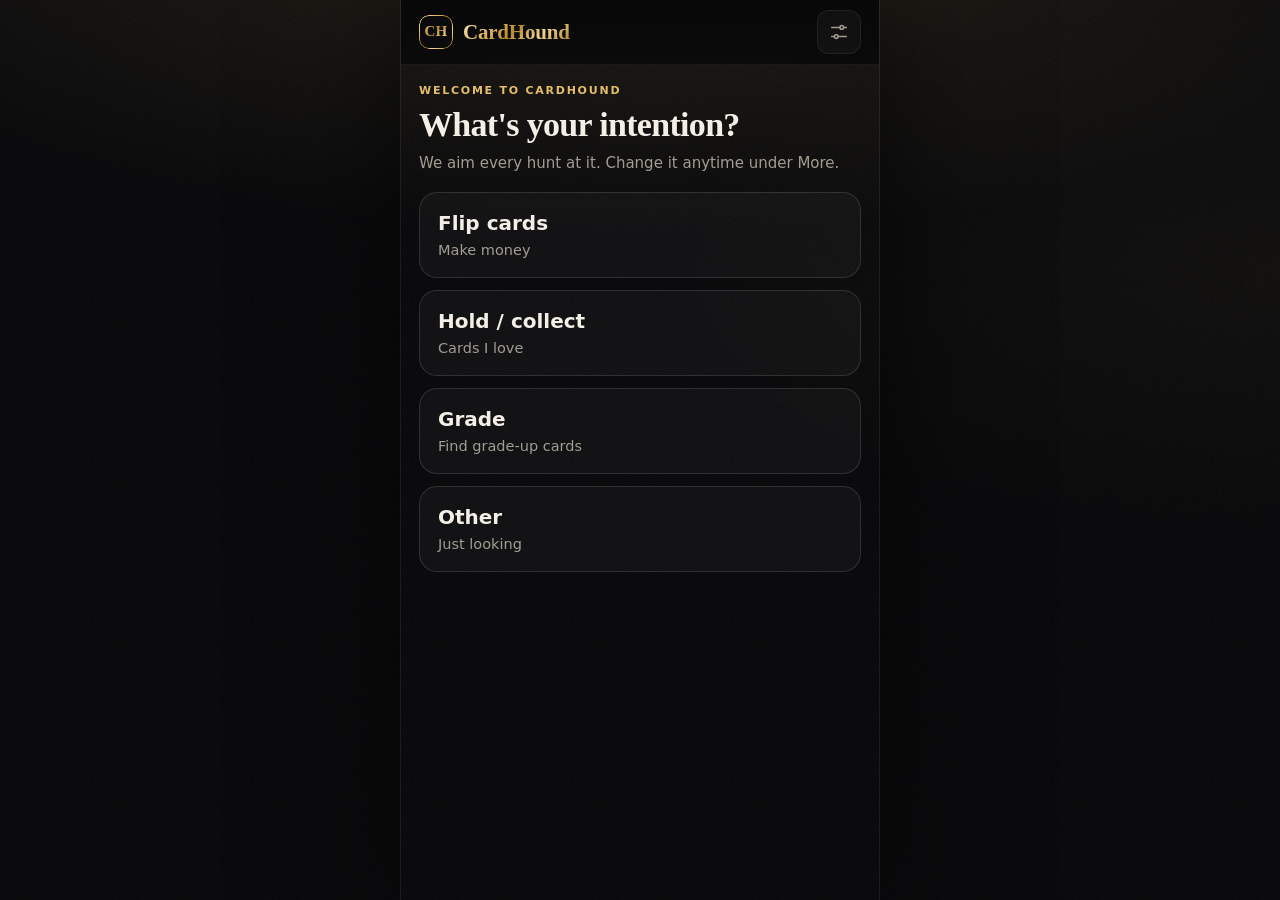
==== commit ffc99016: "Beta pass 2: eBay Worker hook, real Portfolio/Ask/Daily, Connect flow, generic AI, security hardenin" ====
--- a/index.html
+++ b/index.html
@@ -2,6 +2,9 @@
 <html lang="en">
 <head>
 <meta charset="utf-8">
+<meta http-equiv="Content-Security-Policy" content="default-src 'self'; script-src 'self'; style-src 'self' 'unsafe-inline' https://fonts.googleapis.com; font-src 'self' https://fonts.gstatic.com; img-src 'self' data: blob: https:; connect-src 'self' https://api.openai.com https://api.anthropic.com https://generativelanguage.googleapis.com https://*.workers.dev https://api.perplexity.ai https://openrouter.ai https://api.groq.com https://api.mistral.ai https://api.together.xyz https://api.deepseek.com https://api.x.ai; object-src 'none'; base-uri 'self'; form-action 'self'; frame-src 'none'; worker-src 'none'; manifest-src 'self'; upgrade-insecure-requests">
+<meta name="referrer" content="strict-origin-when-cross-origin">
+<meta name="format-detection" content="telephone=no">
 <meta name="viewport" content="width=device-width, initial-scale=1, viewport-fit=cover">
 <meta name="theme-color" content="#07070a">
 <meta name="apple-mobile-web-app-capable" content="yes">
@@ -38,6 +41,7 @@
 <div id="boom-root" aria-live="assertive"></div>
 <script src="data/sample.js"></script>
 <script src="js/config.js"></script>
+<script src="js/vault.js"></script>
 <script src="js/connections.config.js"></script>
 <script src="js/data/adapter.js"></script>
 <script src="js/data/local-ledger.js"></script>
--- a/css/app.css
+++ b/css/app.css
@@ -766,3 +766,18 @@
 .site .tick .ic{width:16px;height:16px}
 .site.on{border-color:var(--gold-line)}
 .site.on .tick{background:var(--up);border-color:var(--up);color:#06150e}
+.adv{margin:4px 0 0;border-top:1px solid var(--line);padding-top:8px}
+.adv summary{cursor:pointer;color:var(--muted);font-size:13.5px;font-weight:700;min-height:36px;display:flex;align-items:center}
+.ladder-line{margin:4px 0 10px;font-size:14.5px;color:var(--text)}
+.ladder-line .link-btn{display:inline;padding:0;margin-left:4px;font-size:14.5px}
+.daily-hunt .lrow{text-decoration:none;color:inherit}
+.steps-dots{display:flex;align-items:center;gap:6px;margin:2px 0 6px}
+.steps-dots i{width:26px;height:5px;border-radius:9px;background:var(--line2)}
+.steps-dots i.on{background:var(--gold)}
+.steps-dots span{margin-left:8px;font-size:12.5px;color:var(--muted);font-weight:700}
+.conn-card{margin:0 0 6px}
+.conn-done{display:flex;align-items:center;gap:10px;margin:0 0 10px;color:var(--up)}
+.conn-done .tick{width:26px;height:26px;border-radius:50%;display:grid;place-items:center;background:var(--up);color:#06150e;flex:none}
+.conn-done .tick .ic{width:16px;height:16px}
+.conn-hub .conn-row+.conn-row{margin-top:10px}
+.link-btn.danger{color:var(--down);justify-content:center;width:100%;min-height:44px}
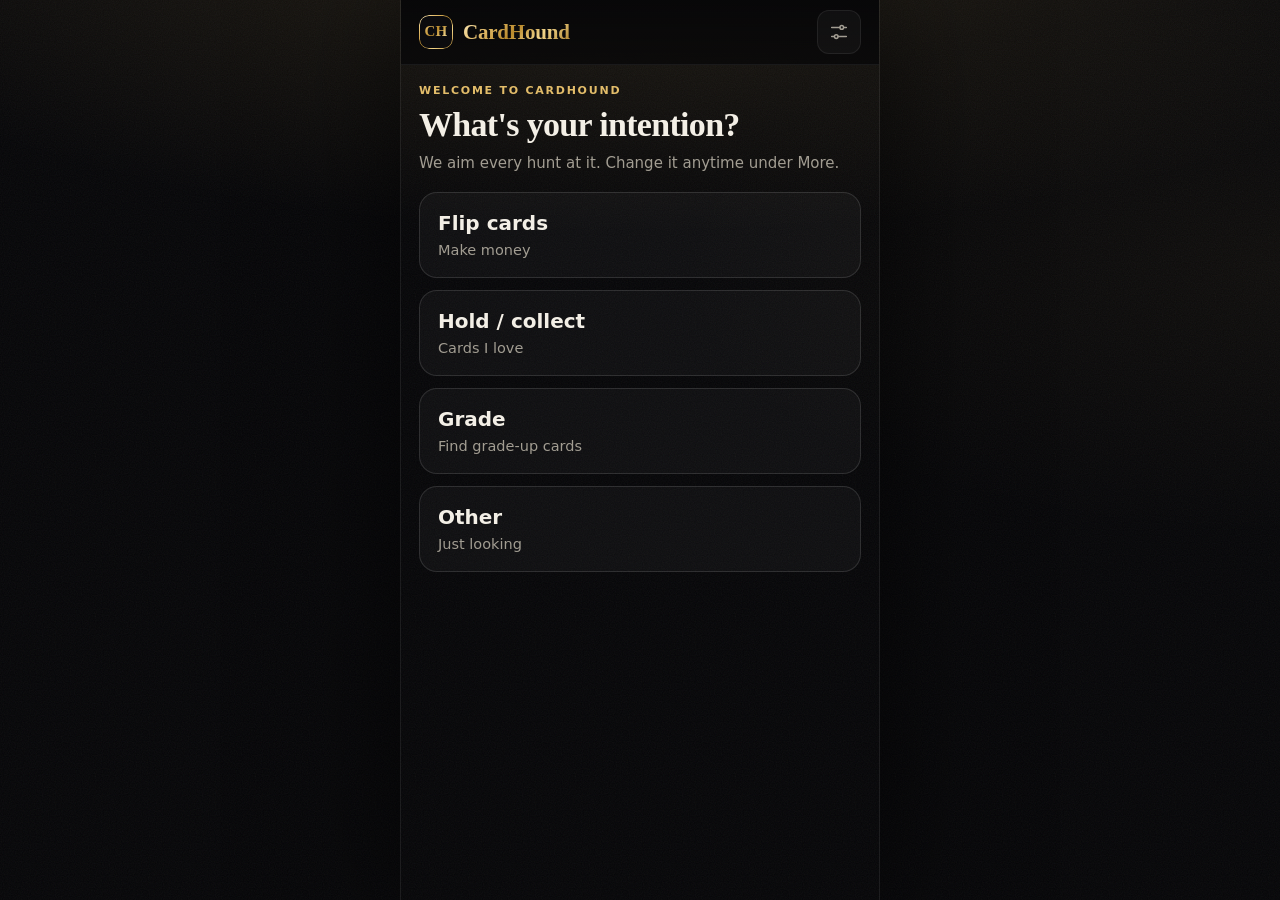
==== commit ddcc55a8: "Beta pass 3 + foundation: real Lists/Daily brief/card report from user data, Connect tests (AI key, " ====
--- a/index.html
+++ b/index.html
@@ -60,6 +60,8 @@
 <script src="js/daily.js"></script>
 <script src="js/ai-connect.js"></script>
 <script src="js/hunt.js"></script>
+<script src="js/insights.js"></script>
+<script src="js/plans.js"></script>
 <script src="js/voice-parse.js"></script>
 <script src="js/voice.js"></script>
 <script src="js/app.js"></script>
--- a/css/app.css
+++ b/css/app.css
@@ -781,3 +781,27 @@
 .conn-done .tick .ic{width:16px;height:16px}
 .conn-hub .conn-row+.conn-row{margin-top:10px}
 .link-btn.danger{color:var(--down);justify-content:center;width:100%;min-height:44px}
+/* pass 3: real lists, report, brief */
+.sale-row.oneoff{opacity:.5}
+.sale-row.oneoff b{text-decoration:line-through}
+.chip.oneoff-tag{font-size:10.5px;height:22px}
+.mv-sales{margin-top:6px}
+.mv-sales summary{cursor:pointer;color:var(--dim)}
+.mover-row .rt small{display:block;font-size:11px;text-align:right}
+.brief-item{padding:10px 0;border-bottom:1px solid rgba(255,255,255,.06)}
+.brief-item:last-child{border-bottom:0}
+.brief-src{color:var(--gold2);text-decoration:underline;word-break:break-word}
+.example-banner{border:1px dashed var(--gold)}
+.needs-comps{margin-top:12px}
+.gem-row{color:inherit;text-decoration:none}
+/* hunt plans */
+.plans-home{margin-top:16px}
+.plan-card a{color:inherit;text-decoration:none}
+.plan-thread{display:flex;flex-direction:column;gap:8px;margin:12px 0}
+.pmsg{padding:10px 12px;border-radius:14px;background:rgba(255,255,255,.05);max-width:88%;font-size:14.5px;line-height:1.4;word-break:break-word}
+.pmsg.me{align-self:flex-end;background:rgba(227,189,106,.16)}
+.pmsg .who{display:block;font-size:11px;opacity:.7;margin-bottom:2px}
+.plan-input{display:flex;gap:8px;align-items:flex-end;margin-top:10px}
+.plan-input textarea{flex:1}
+.plan-kv dd{word-break:break-word}
+.plan-draft{margin-top:10px}
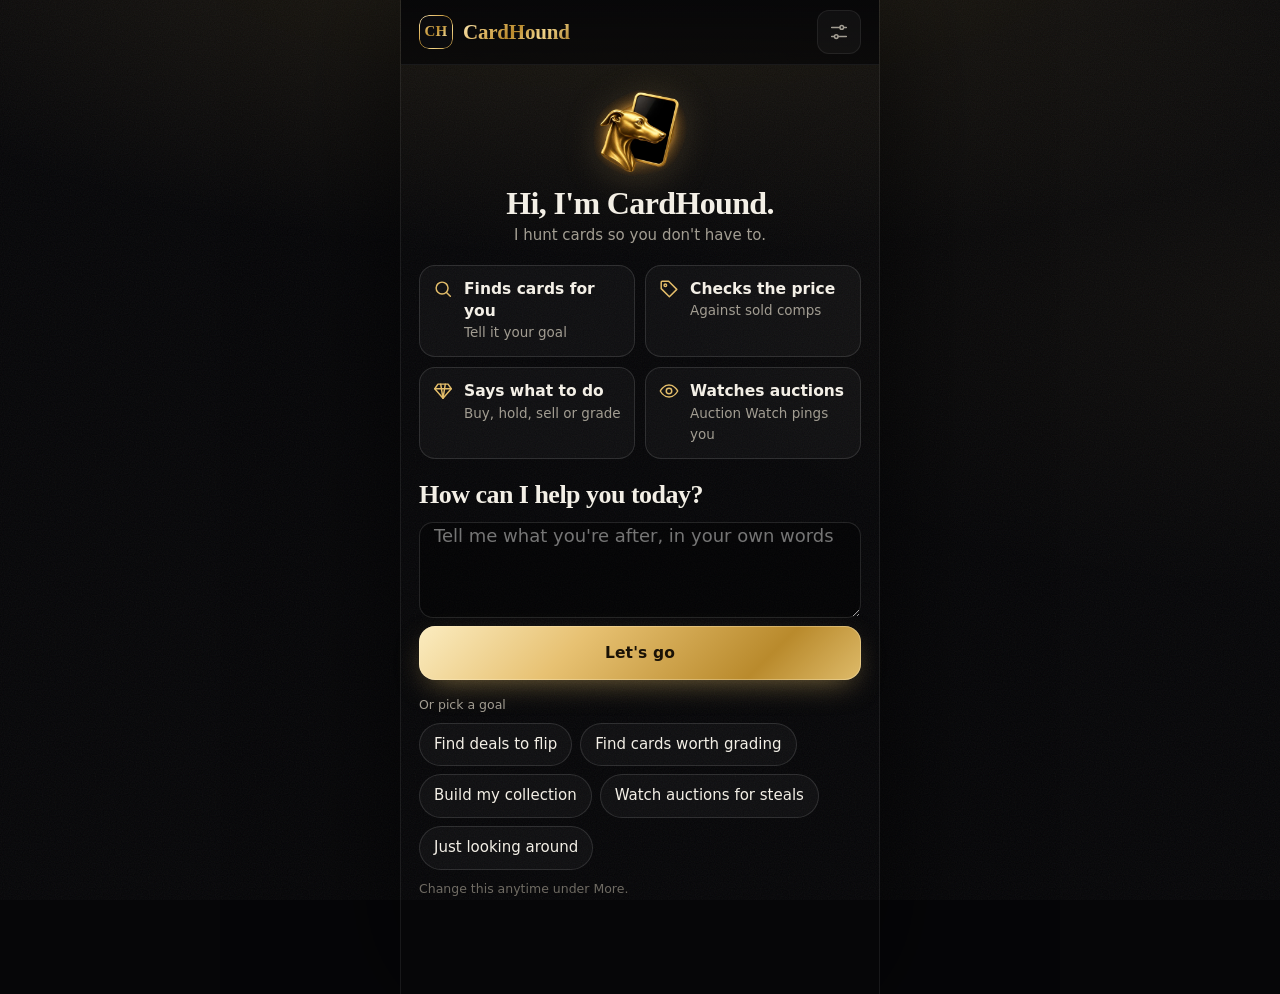
==== commit 757072dc: "Knowledge pack for AI prompts: exact-card rules, hobby vocab, search tools, grading/deal/scam tools," ====
--- a/index.html
+++ b/index.html
@@ -59,7 +59,9 @@
 <script src="js/crisis.js"></script>
 <script src="js/daily.js"></script>
 <script src="js/ai-connect.js"></script>
+<script src="js/knowledge.js"></script>
 <script src="js/hunt.js"></script>
+<script src="js/cardmatch.js"></script>
 <script src="js/insights.js"></script>
 <script src="js/plans.js"></script>
 <script src="js/voice-parse.js"></script>
--- a/css/app.css
+++ b/css/app.css
@@ -805,3 +805,69 @@
 .plan-input textarea{flex:1}
 .plan-kv dd{word-break:break-word}
 .plan-draft{margin-top:10px}
+
+/* Connections screen */
+.conn-sec{font-size:11px;letter-spacing:.08em;text-transform:uppercase;color:var(--muted,#8a8f98);margin:14px 2px 6px}
+.conn-item{padding:0;overflow:hidden}
+.conn-item .conn-row{display:flex;align-items:center;gap:10px;padding:12px;text-decoration:none;color:inherit}
+.conn-item .conn-row .tt{flex:1;min-width:0;display:flex;flex-direction:column;gap:2px}
+.conn-item .conn-row .tt span{font-size:13px}
+.conn-body{padding:0 12px 12px}
+.conn-acts{display:flex;flex-wrap:wrap;gap:8px;align-items:center;margin-top:8px}
+.cpill{font-size:11px;font-weight:600;padding:3px 8px;border-radius:999px;white-space:nowrap;flex:none}
+.cpill.ok{background:rgba(46,204,113,.15);color:var(--up)}
+.cpill.warn{background:rgba(241,196,15,.15);color:#e6b800}
+.cpill.off{background:rgba(255,255,255,.06);color:var(--muted,#8a8f98)}
+/* Warm welcome + animated hound working indicator */
+.welcome{text-align:center;padding-top:6px}
+.wl-hound img,.hound-img{display:block;width:96px;height:auto;margin:0 auto;filter:drop-shadow(0 6px 18px rgba(227,189,106,.25))}
+.wl-hound img{animation:hbob 3.2s ease-in-out infinite}
+.wl-h{font-size:32px;margin:10px 0 4px}
+.wl-does{list-style:none;padding:0;margin:16px 0 4px;display:grid;grid-template-columns:1fr 1fr;gap:10px;text-align:left}
+.wl-does li{display:flex;gap:10px;align-items:flex-start;padding:12px;border-radius:16px;background:var(--glass);border:1px solid var(--line2)}
+.wl-does .tic{color:var(--gold);flex:none}.wl-does .tic svg{width:22px;height:22px}
+.wl-does b{display:block;font-size:15.5px}.wl-does li span span{color:var(--muted);font-size:13.5px}
+.wl-ask{font-size:26px;margin:22px 0 10px}
+.wl-free{display:grid;gap:8px;margin-top:14px}
+.hound-work{display:flex;flex-direction:column;align-items:center;gap:10px;padding:8px 0}
+.hound-work.sm .hound-img{width:56px}.hound-work.sm{flex-direction:row;gap:12px;padding:2px 0}
+.hound-stage{position:relative;display:inline-block}
+.hound-img{animation:hsniff 1.1s ease-in-out infinite;transform-origin:70% 85%}
+.hound-trail{position:absolute;right:-6px;bottom:30%;display:flex;gap:4px}
+.hound-trail i{width:6px;height:6px;border-radius:50%;background:var(--gold);opacity:.2;animation:htrail 1.2s ease-in-out infinite}
+.hound-trail i:nth-child(2){animation-delay:.2s}.hound-trail i:nth-child(3){animation-delay:.4s}
+.hound-line{font-size:16px;color:var(--ink,#f4efe4);transition:opacity .3s}
+@keyframes hsniff{0%,100%{transform:translateY(0) rotate(0)}25%{transform:translateY(-4px) rotate(-3deg)}50%{transform:translateY(0) rotate(2deg)}75%{transform:translateY(-2px) rotate(-1deg)}}
+@keyframes hbob{0%,100%{transform:translateY(0)}50%{transform:translateY(-5px)}}
+@keyframes htrail{0%,100%{opacity:.15;transform:scale(.8)}50%{opacity:1;transform:scale(1.15)}}
+@media (prefers-reduced-motion:reduce){.hound-img,.wl-hound img,.hound-trail i{animation:none!important}.hound-trail i{opacity:.6}}
+.intent.ask{min-height:64px;padding:14px 18px}.intent.ask b{font-size:18px;line-height:1.25}.intent.ask span{font-size:12.5px;text-transform:uppercase;letter-spacing:.08em;color:var(--gold)}
+.wl-box{font-size:18px;min-height:96px}
+.wl-or{margin:16px 0 8px}
+.wl-goals,.sug-chips{display:flex;flex-wrap:wrap;gap:8px}
+.wl-goal{font-size:15px;padding:10px 14px}.wl-goal.on{border-color:var(--gold)}
+.sug-chips{margin:8px 0 4px}
+.goal-card{margin-top:14px}
+
+/* Lively hound v2: trot in place (bounce + forward lean), nose-down sniff dips, moving shadow, paw prints, shine sweep. ~1s loop. */
+.hound-stage{width:150px;height:130px;display:flex;align-items:flex-end;justify-content:center}
+.hound-work.sm .hound-stage{width:84px;height:72px}
+.hound-body{position:relative;display:block;animation:htrot 1s cubic-bezier(.45,0,.55,1) infinite;transform-origin:60% 100%}
+.hound-body .hound-img,.hound-body .hound-shine{animation:hsniff2 1s ease-in-out infinite;transform-origin:75% 70%}
+.hound-body .hound-shine{animation:hsniff2 1s ease-in-out infinite,hshine 2s linear infinite}
+.hound-shine{position:absolute;inset:0;pointer-events:none;-webkit-mask:url(../img/hound.webp) center/contain no-repeat;mask:url(../img/hound.webp) center/contain no-repeat;
+  background:linear-gradient(110deg,transparent 35%,rgba(255,248,220,.75) 50%,transparent 65%) -150% 0/250% 100% no-repeat;animation:hshine 2s linear infinite}
+.hound-shadow{position:absolute;bottom:-6px;left:50%;width:70%;height:10px;margin-left:-35%;border-radius:50%;background:radial-gradient(rgba(227,189,106,.35),transparent 70%);animation:hshadow 1s cubic-bezier(.45,0,.55,1) infinite}
+.hound-paws{position:absolute;bottom:-14px;left:-40px;right:-40px;height:10px}
+.hound-paws i{position:absolute;bottom:0;width:7px;height:9px;border-radius:50% 50% 45% 45%;background:var(--gold);opacity:0;animation:hpaw 2s linear infinite}
+.hound-paws i:nth-child(1){left:8%;animation-delay:0s}.hound-paws i:nth-child(2){left:28%;bottom:4px;animation-delay:.5s}
+.hound-paws i:nth-child(3){left:48%;animation-delay:1s}.hound-paws i:nth-child(4){left:68%;bottom:4px;animation-delay:1.5s}
+.hound-work .hound-trail{right:-14px;bottom:40%}
+.hound-work .hound-trail i{animation-duration:1s}
+@keyframes htrot{0%{transform:translate(-6px,0) rotate(-2deg)}25%{transform:translate(0,-12px) rotate(3deg)}50%{transform:translate(6px,0) rotate(-1deg)}75%{transform:translate(0,-8px) rotate(4deg)}100%{transform:translate(-6px,0) rotate(-2deg)}}
+@keyframes hsniff2{0%,100%{transform:rotate(0)}15%{transform:rotate(7deg) translateY(3px)}30%{transform:rotate(2deg)}45%{transform:rotate(8deg) translateY(4px)}60%{transform:rotate(0)}80%{transform:rotate(-3deg)}}
+@keyframes hshadow{0%,50%,100%{transform:scaleX(1);opacity:1}25%,75%{transform:scaleX(.7);opacity:.5}}
+@keyframes hpaw{0%{opacity:0;transform:translateX(30px) scale(.6)}15%{opacity:.85;transform:translateX(15px) scale(1)}70%{opacity:.25}100%{opacity:0;transform:translateX(-40px)}}
+@keyframes hshine{0%{background-position:-150% 0}60%,100%{background-position:150% 0}}
+.hound-work.sm .hound-paws,.hound-work.sm .hound-shadow{display:none}
+@media (prefers-reduced-motion:reduce){.hound-body,.hound-body .hound-img,.hound-shine,.hound-shadow,.hound-paws i{animation:none!important}.hound-shine{display:none}.hound-paws i{opacity:.4}}
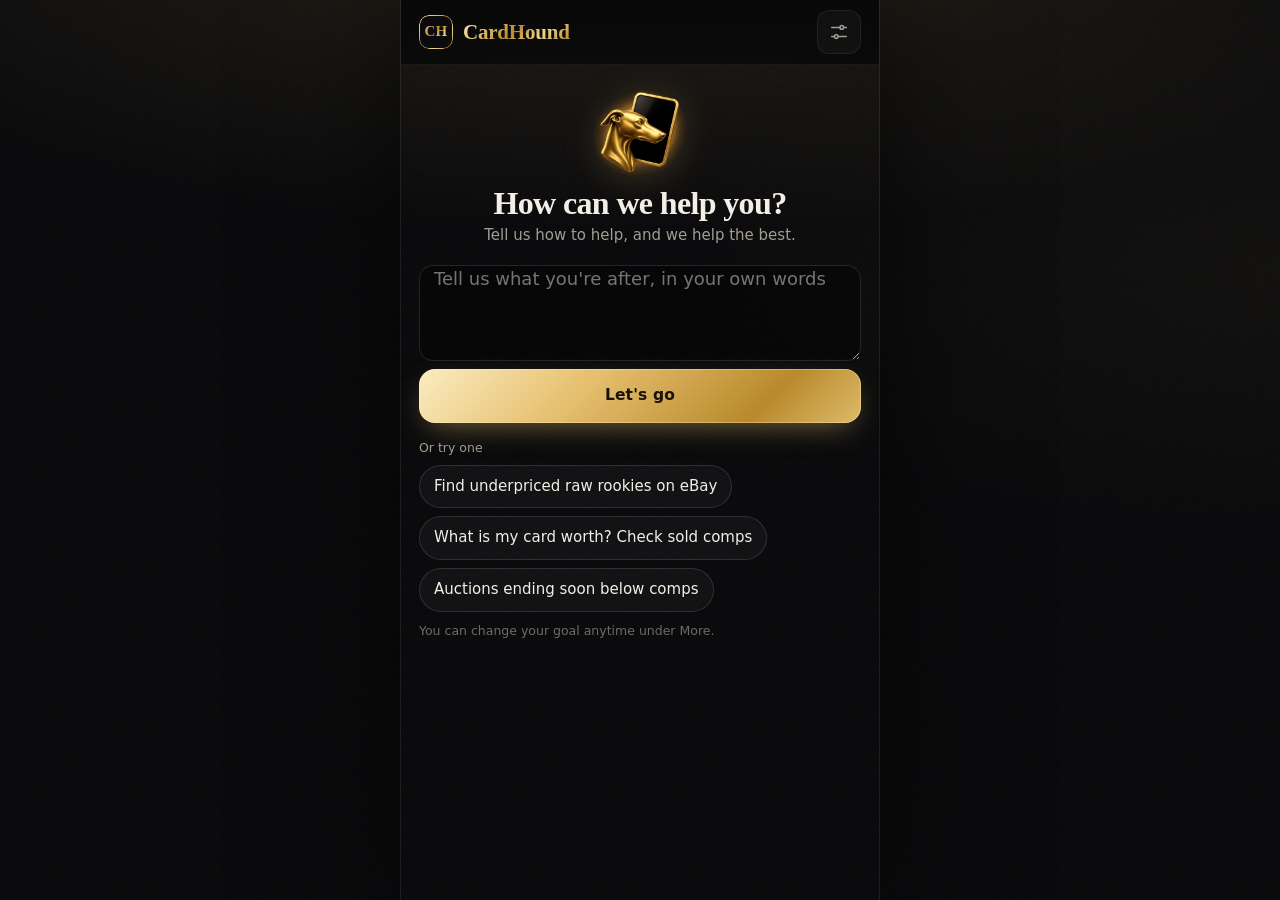
==== commit 20469c2e: "Simple beta: 'How can we help you?' opener, comp lookback question (30/90/1y/custom) applied to comp" ====
--- a/index.html
+++ b/index.html
@@ -7,6 +7,9 @@
 <meta name="format-detection" content="telephone=no">
 <meta name="viewport" content="width=device-width, initial-scale=1, viewport-fit=cover">
 <meta name="theme-color" content="#07070a">
+<link rel="manifest" href="manifest.webmanifest">
+<link rel="apple-touch-icon" href="img/icon-180.png">
+<meta name="apple-mobile-web-app-title" content="CardHound">
 <meta name="apple-mobile-web-app-capable" content="yes">
 <meta name="apple-mobile-web-app-status-bar-style" content="black-translucent">
 <title>CardHound · Hunt cards</title>
@@ -60,6 +63,8 @@
 <script src="js/daily.js"></script>
 <script src="js/ai-connect.js"></script>
 <script src="js/knowledge.js"></script>
+<script src="js/lookback.js"></script>
+<script src="js/files.js"></script>
 <script src="js/hunt.js"></script>
 <script src="js/cardmatch.js"></script>
 <script src="js/insights.js"></script>
--- a/css/app.css
+++ b/css/app.css
@@ -871,3 +871,12 @@
 @keyframes hshine{0%{background-position:-150% 0}60%,100%{background-position:150% 0}}
 .hound-work.sm .hound-paws,.hound-work.sm .hound-shadow{display:none}
 @media (prefers-reduced-motion:reduce){.hound-body,.hound-body .hound-img,.hound-shine,.hound-shadow,.hound-paws i{animation:none!important}.hound-shine{display:none}.hound-paws i{opacity:.4}}
+/* Simple beta: lookback, comps on hunt cards, My files */
+.lookback{margin:10px 0}.lb-chips{display:flex;flex-wrap:wrap;gap:8px}.lb-chips .ex-chip{font-size:15.5px;padding:10px 14px}.lb-chips .ex-chip.on{border-color:var(--gold);color:var(--gold)}
+.lb-custom{display:flex;gap:8px;margin-top:10px}.lb-custom[hidden]{display:none}.lb-custom .input{max-width:160px}
+.hr-comp{display:block;margin-top:4px;line-height:1.35}.hr-call{display:block;margin-top:4px;font-size:13px;font-weight:700}
+.hr-call.cp-BUY{color:#7ad69a}.hr-call.cp-HOLD{color:var(--gold)}.hr-call.cp-SELL{color:#f0a36b}.hr-call.cp-GRADE{color:#9cc3ff}
+.wl-hound.sm img{width:64px;margin:0 0 6px}
+.files-list{display:grid;gap:8px;margin-top:12px}.file-item{display:flex;align-items:center;justify-content:space-between;gap:10px}
+.file-item a{color:inherit;text-decoration:underline;text-decoration-color:rgba(227,189,106,.4)}
+#f-filter{margin-top:4px}
